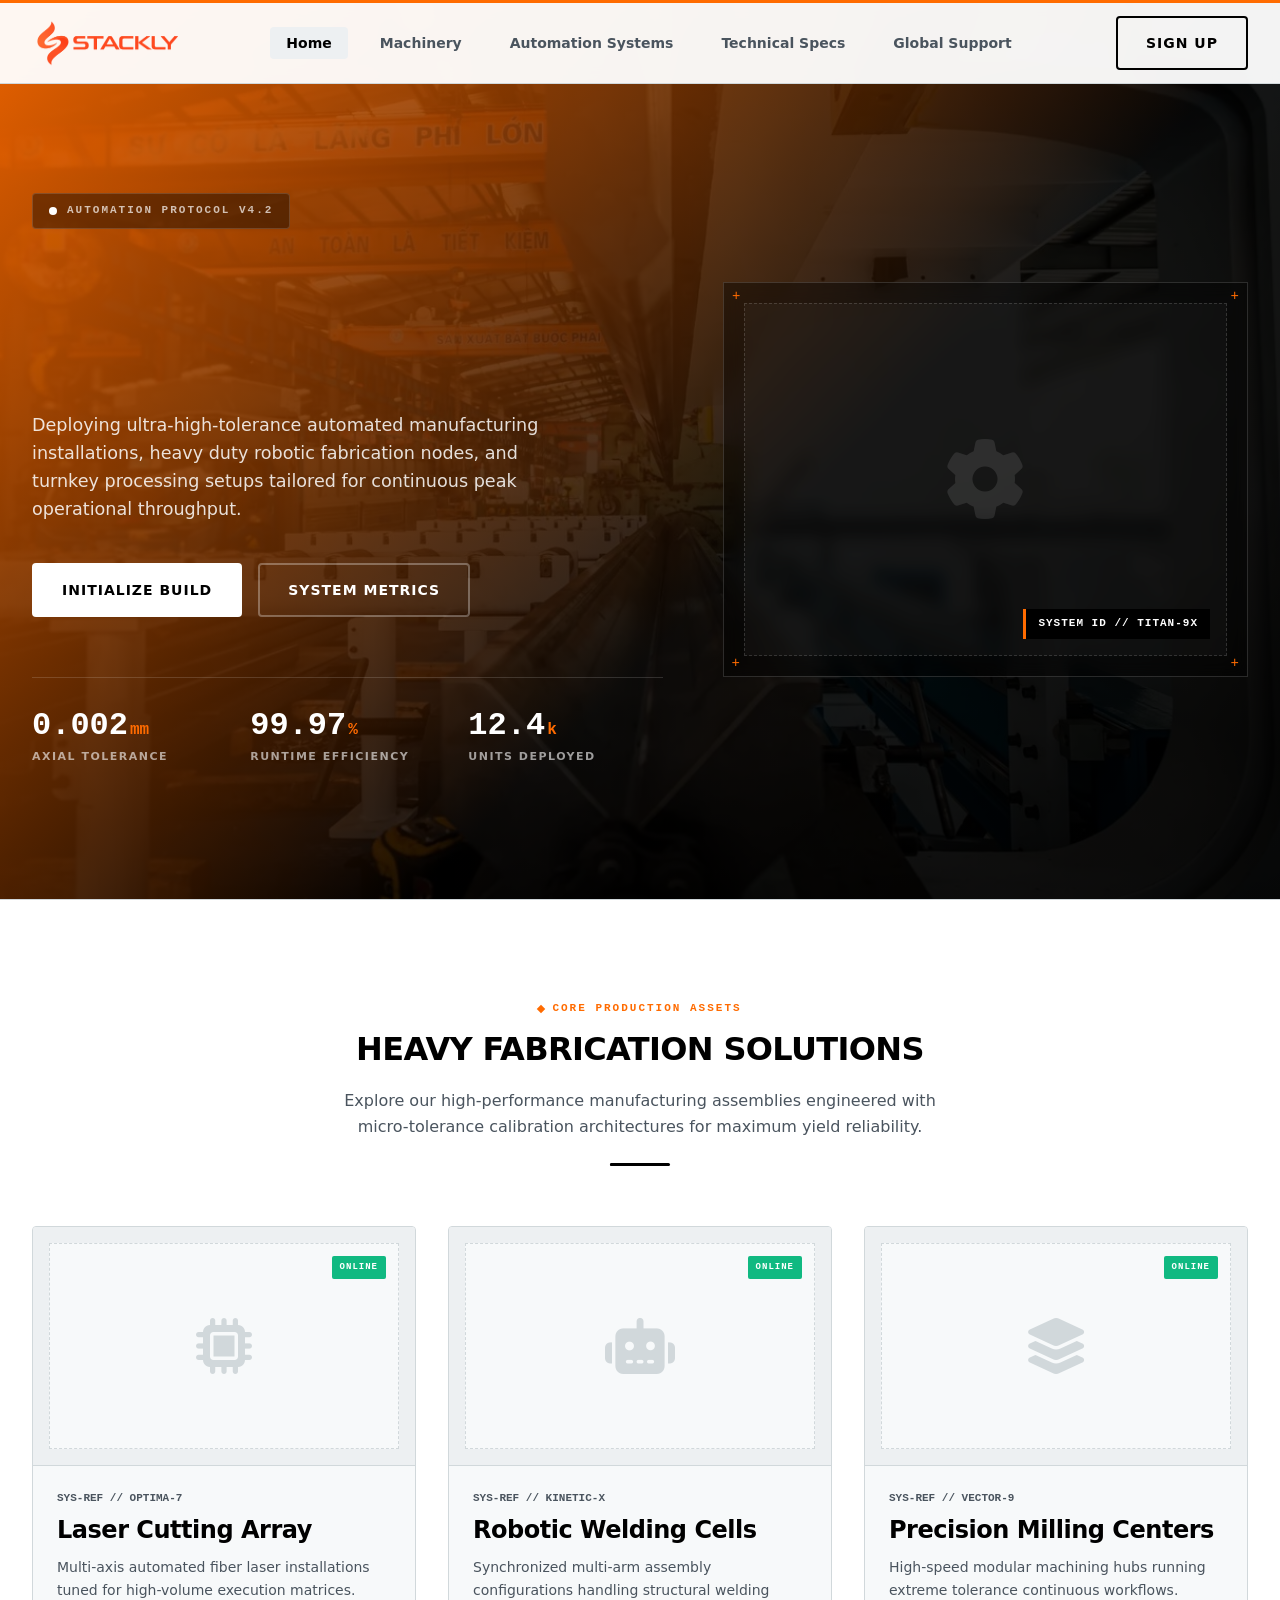
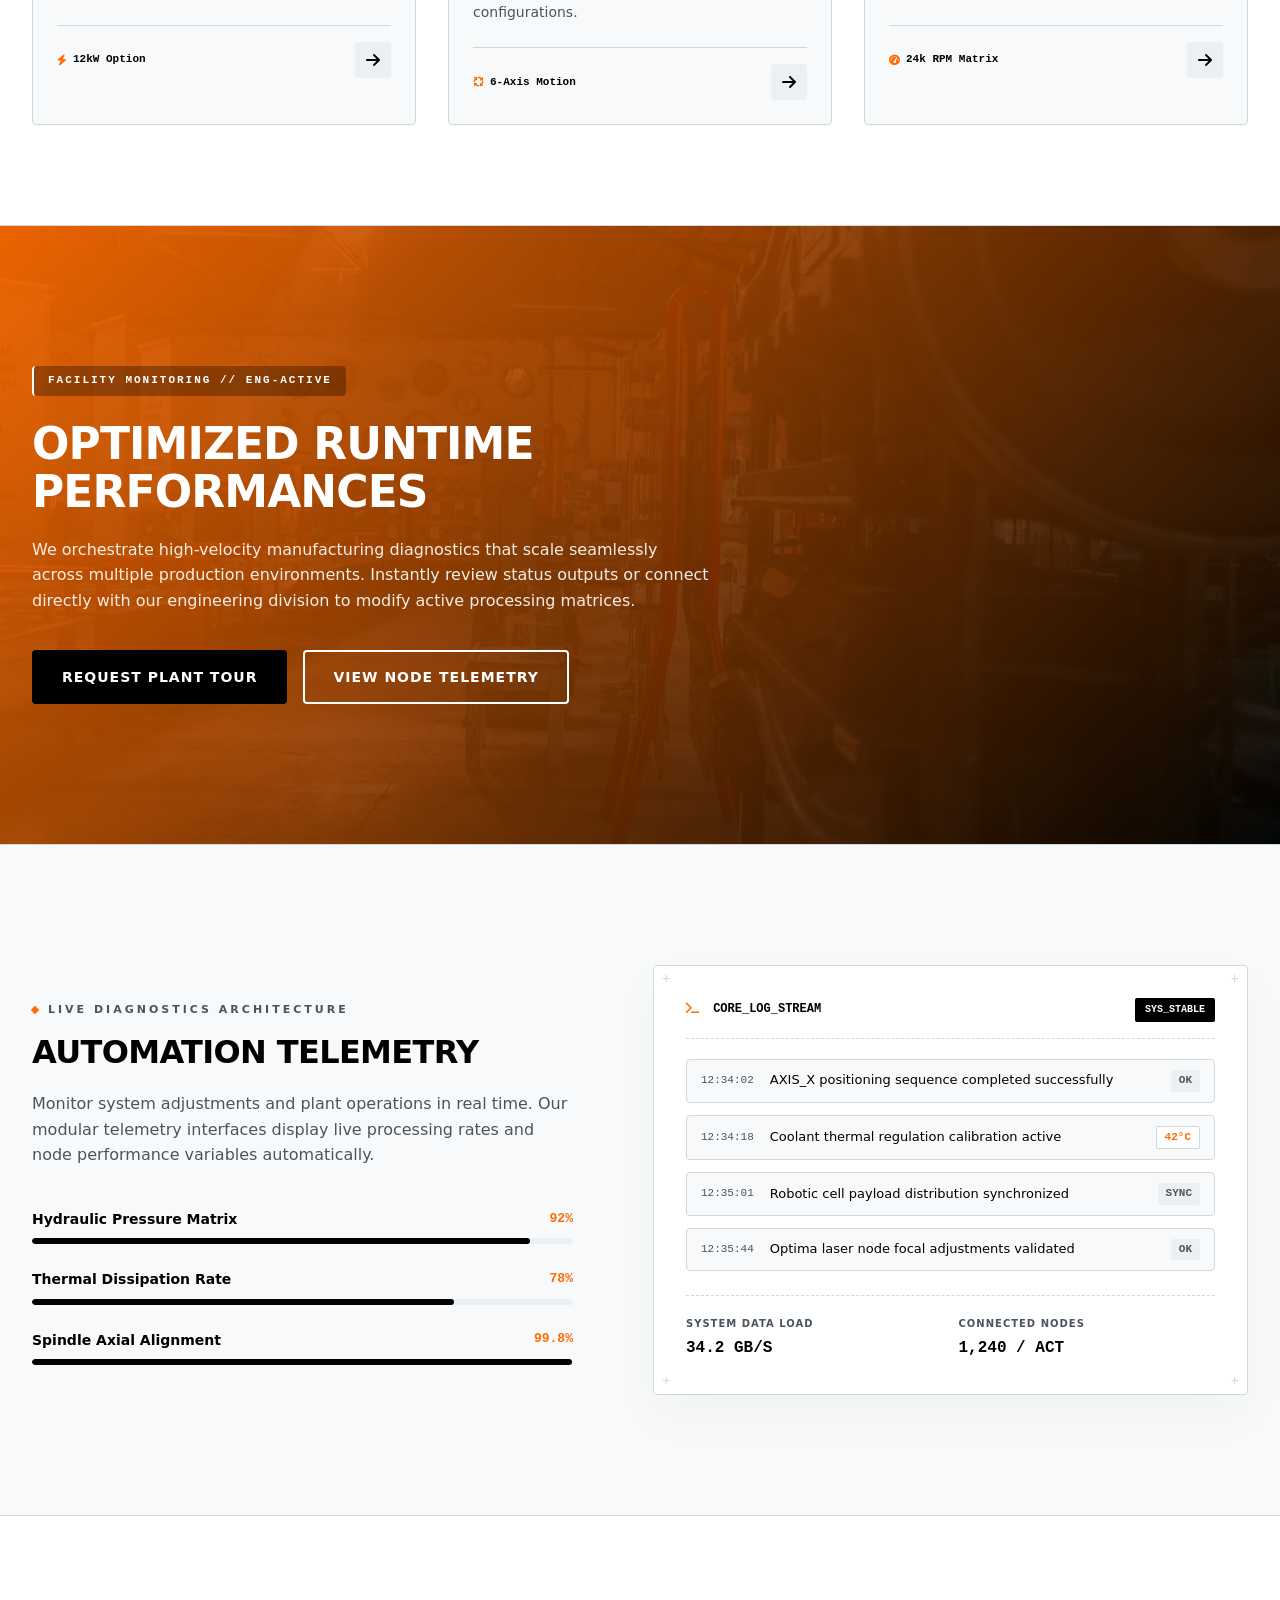
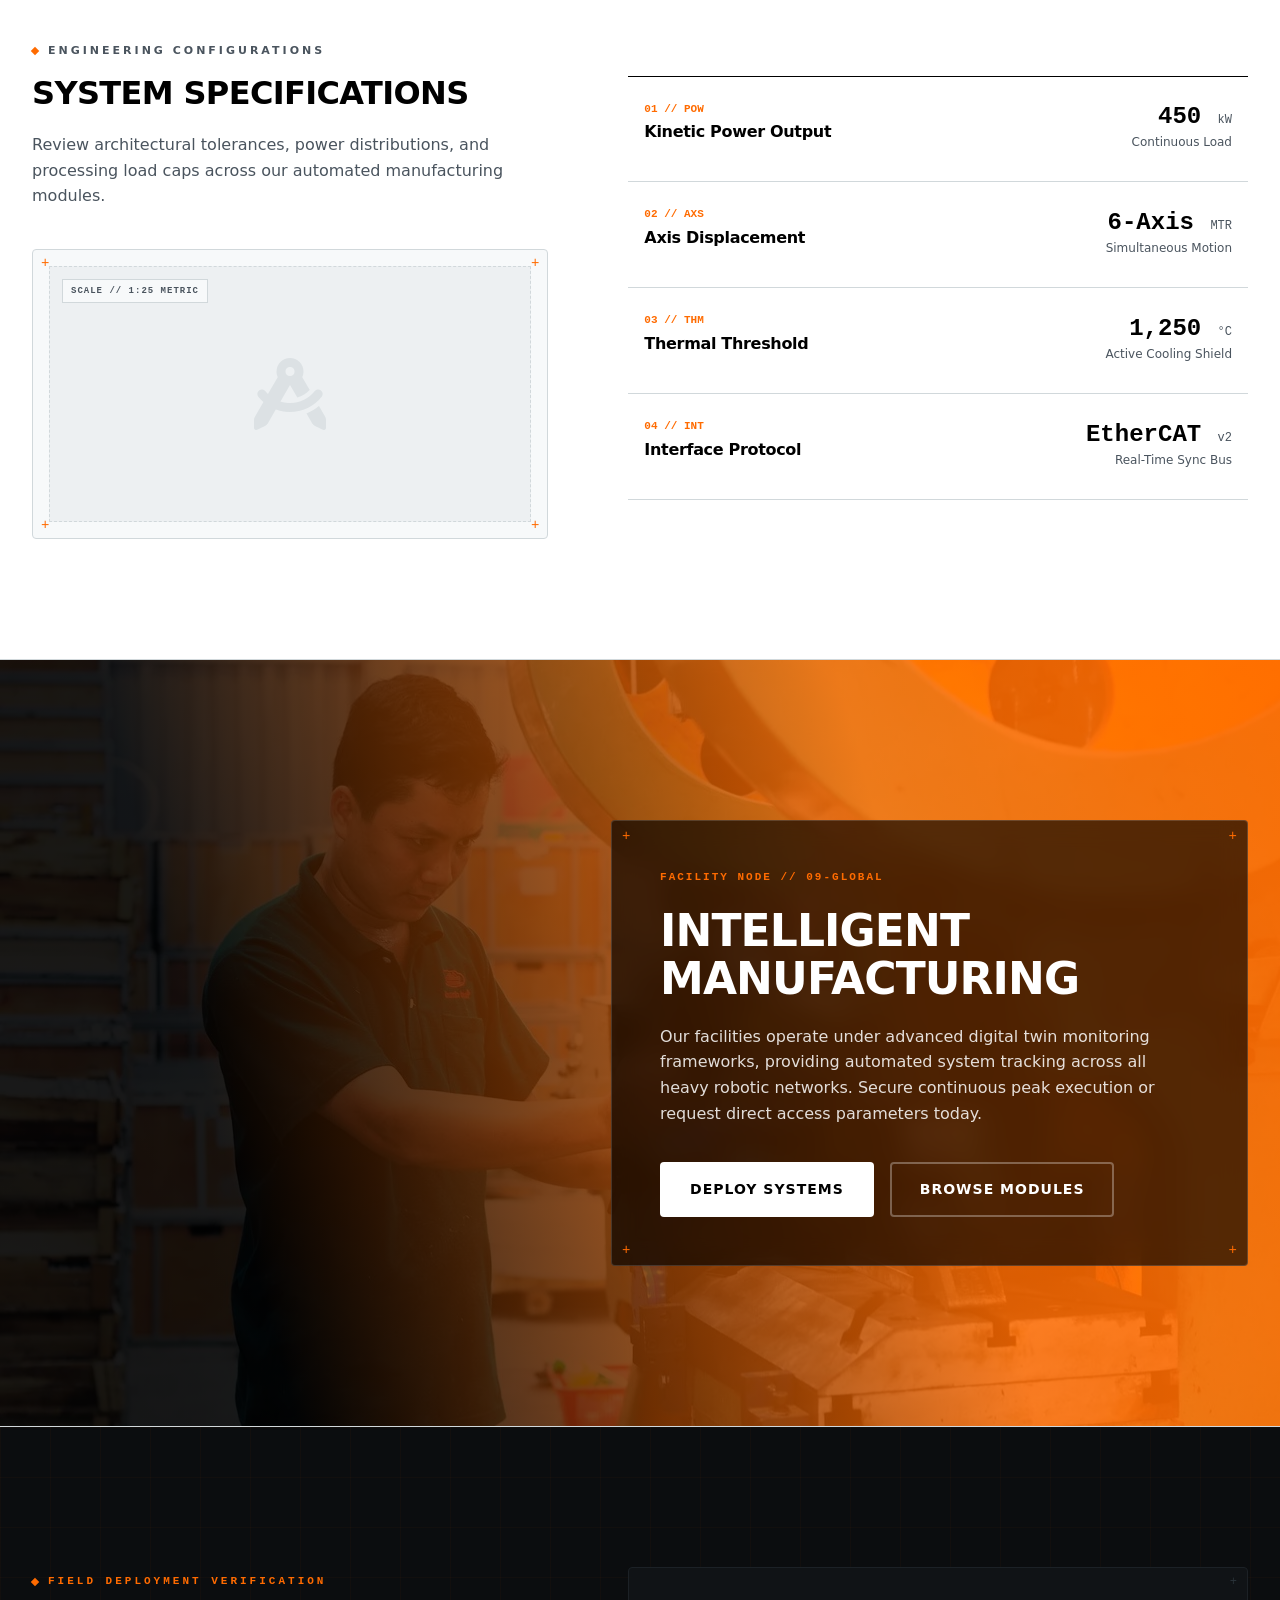
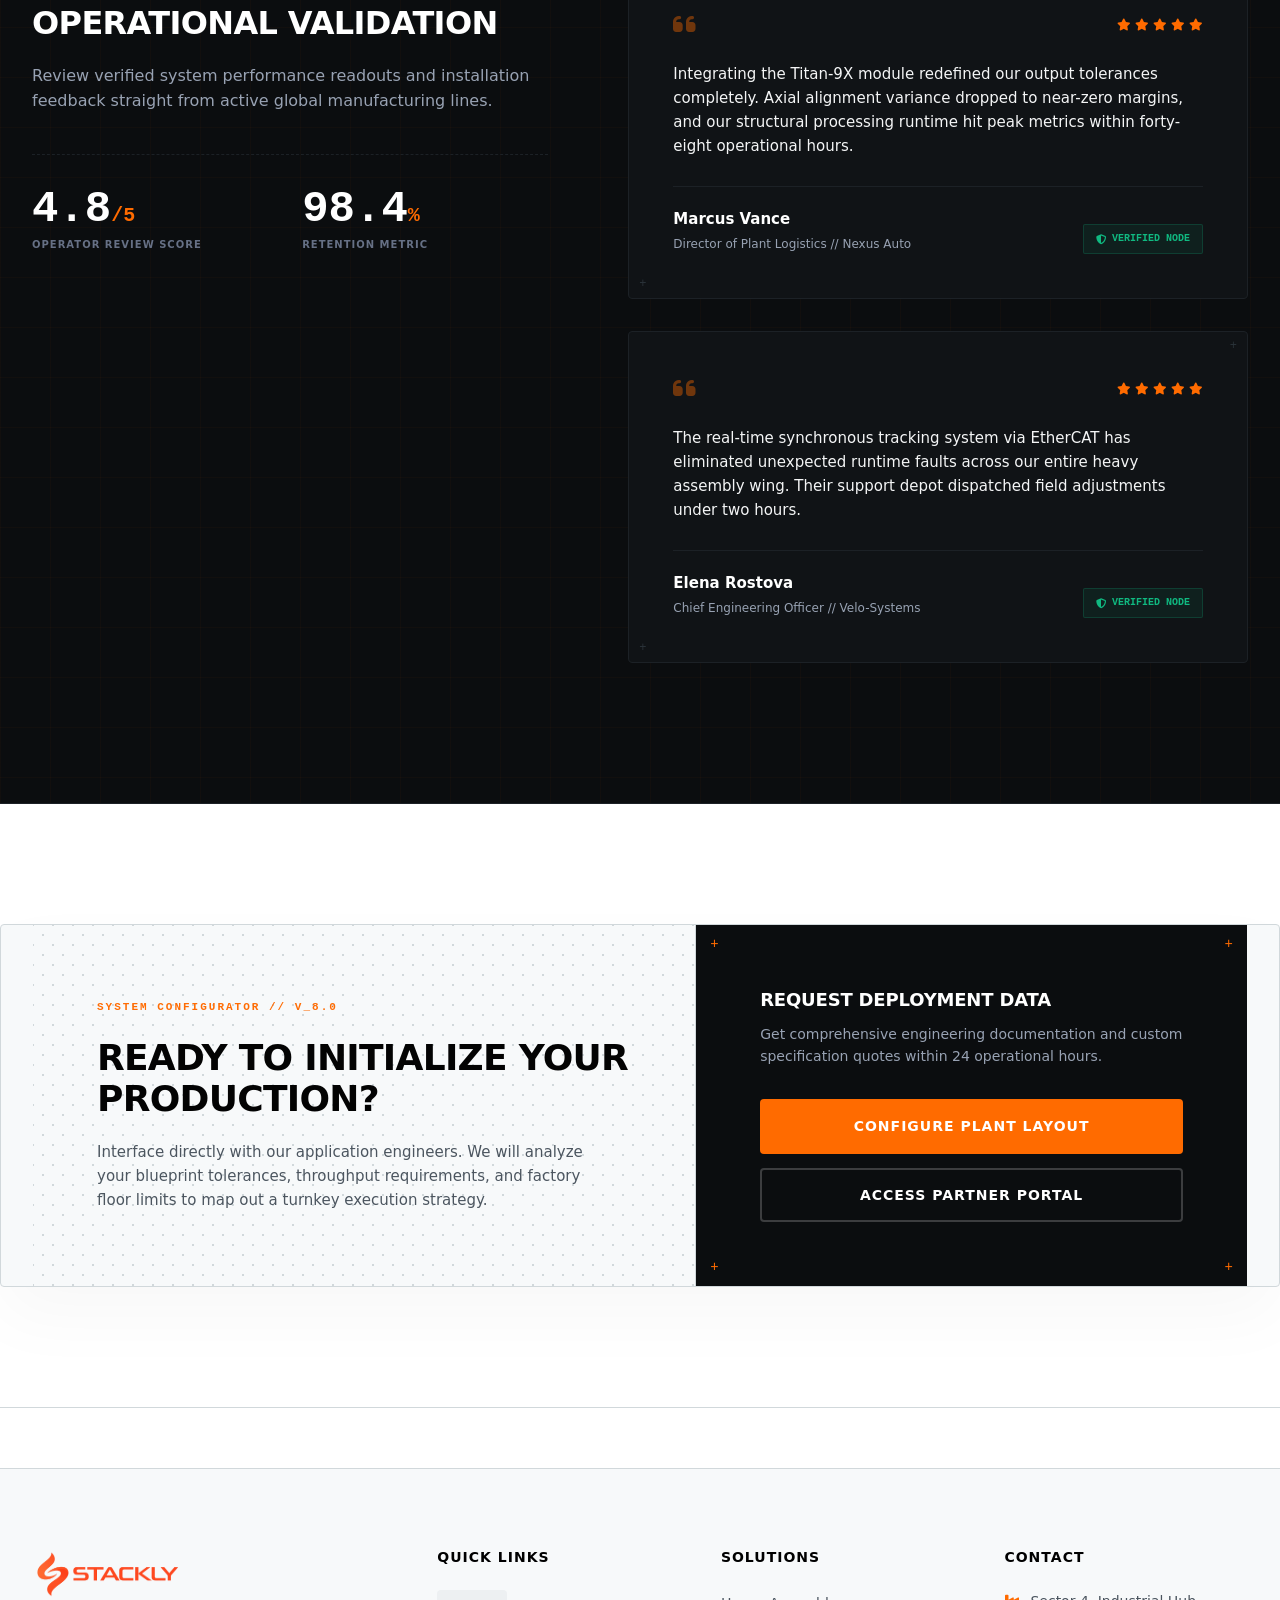
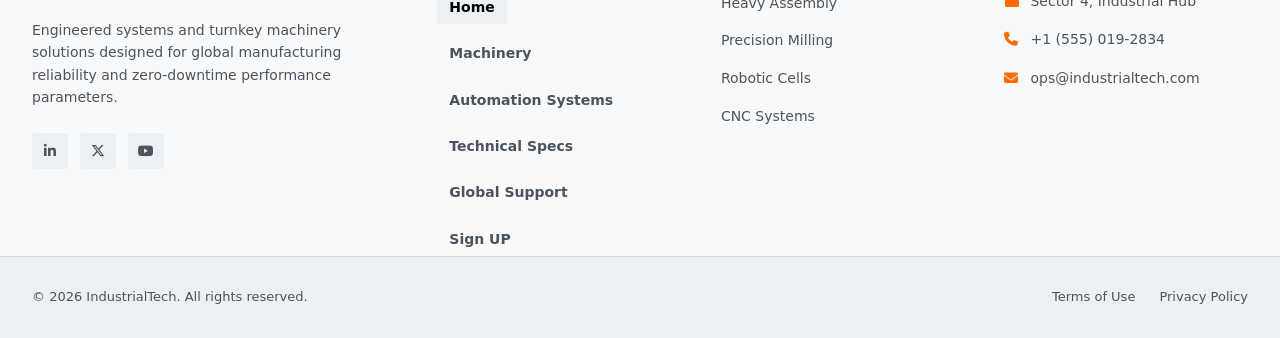
==== index.html @ 1a5fb306 "Add files via upload" ====
<!DOCTYPE html>
<html lang="en">

<head>
    <meta charset="UTF-8">
    <meta name="viewport" content="width=device-width, initial-scale=1.0">
    <title>Machinery Manufacture</title>
    <link rel="icon" href="./assets/bg remove.webp">
    <link rel="stylesheet" href="style.css">
    <link rel="stylesheet" href="./root.css">
    <link href="https://fonts.googleapis.com/icon?family=Material+Icons" rel="stylesheet">
    <link rel="stylesheet" href="https://cdnjs.cloudflare.com/ajax/libs/font-awesome/6.5.1/css/all.min.css">
    <link rel="stylesheet" href="https://unpkg.com/aos@next/dist/aos.css" />
</head>

<body>

    <header class="site-header">
        <div class="container header-container">
            <a href="index.html" class="header-logo">
                <img src="./assets/orange.webp" alt="logo" width="150px" height="50px">
            </a>

            <nav class="main-nav" id="primary-navigation">
                <ul class="nav-list">
                    <li><a href="index.html" class="nav-link">Home</a></li>
                    <li><a href="machinery.html" class="nav-link">Machinery</a></li>
                    <li><a href="auto.html" class="nav-link">Automation Systems</a></li>
                    <li><a href="tech.html" class="nav-link">Technical Specs</a></li>
                    <li><a href="contact.html" class="nav-link">Global Support</a></li>
                </ul>
                <div class="mobile-action-container">
                    <a href="auth.html" class="btn btn-secondary btn-sm">Sign Up</a>
                </div>
            </nav>

            <div class="header-actions">
                <a href="auth.html" class="btn btn-secondary btn-sm desktop-quote-btn">Sign Up</a>
                <button class="mobile-nav-toggle" aria-controls="primary-navigation" aria-expanded="false"
                    aria-label="Toggle menu">
                    <span class="hamburger-bar"></span>
                    <span class="hamburger-bar"></span>
                    <span class="hamburger-bar"></span>
                </button>
            </div>
        </div>
    </header>





    <section class="machinery-hero" id="home">
        <div class="chromatic-industrial-overlay"></div>
        <div class="container hero-container">

            <div class="hero-text-block" data-aos="fade-right">
                <div class="engineering-tag">
                    <span class="pulse-beacon"></span>
                    <span class="tag-label">AUTOMATION PROTOCOL V4.2</span>
                </div>

                <!-- Animated Typographic Sequence Frame -->
                <div class="animated-headline-carousel">
                    <h1 class="hero-headline dynamic-fade-item">
                        PRECISION SYSTEMS <br>
                        <span class="accent-stroke">BUILT FOR POWER</span>
                    </h1>
                    <h1 class="hero-headline dynamic-fade-item">
                        TURNKEY CELL NODES <br>
                        <span class="accent-stroke">BUILT FOR SCALE</span>
                    </h1>
                    <h1 class="hero-headline dynamic-fade-item">
                        AUTOMATED MATRICES <br>
                        <span class="accent-stroke">BUILT FOR RUNTIME</span>
                    </h1>
                </div>

                <p class="hero-paragraph">
                    Deploying ultra-high-tolerance automated manufacturing installations, heavy duty robotic fabrication
                    nodes, and turnkey processing setups tailored for continuous peak operational throughput.
                </p>

                <div class="hero-cta-zone">
                    <a href="machinery.html" class="btn btn-primary premium-dark-btn">Initialize Build</a>
                    <a href="tech.html" class="btn btn-secondary premium-wire-btn">System Metrics</a>
                </div>

                <div class="hero-telemetry-panel">
                    <div class="telemetry-node">
                        <span class="telemetry-value">0.002<span class="telemetry-unit">mm</span></span>
                        <span class="telemetry-label">AXIAL TOLERANCE</span>
                    </div>
                    <div class="telemetry-node">
                        <span class="telemetry-value">99.97<span class="telemetry-unit">%</span></span>
                        <span class="telemetry-label">RUNTIME EFFICIENCY</span>
                    </div>
                    <div class="telemetry-node">
                        <span class="telemetry-value">12.4<span class="telemetry-unit">k</span></span>
                        <span class="telemetry-label">UNITS DEPLOYED</span>
                    </div>
                </div>
            </div>

            <div class="hero-visual-block" data-aos="fade-left">
                <div class="engineering-frame">
                    <div class="tech-crosshair axis-tl">+</div>
                    <div class="tech-crosshair axis-tr">+</div>
                    <div class="tech-crosshair axis-bl">+</div>
                    <div class="tech-crosshair axis-br">+</div>
                    <div class="visual-canvas">
                        <div class="industrial-render-placeholder">
                            <i class="fas fa-gear rotating-gear-icon"></i>
                            <span class="blueprint-model-tag">SYSTEM ID // TITAN-9X</span>
                        </div>
                    </div>
                </div>
            </div>

        </div>
    </section>







    <section class="machinery-showcase" id="machinery">
        <div class="container">
            <div class="section-header-block" data-aos="fade-up">
                <div class="section-subtitle">
                    <span class="square-bullet"></span>
                    CORE PRODUCTION ASSETS
                </div>
                <h2 class="section-headline">HEAVY FABRICATION SOLUTIONS</h2>
                <p class="section-lead-text">
                    Explore our high-performance manufacturing assemblies engineered with micro-tolerance calibration
                    architectures for maximum yield reliability.
                </p>
                <div class="section-divider"></div>
            </div>

            <div class="asset-matrix">
                <div class="asset-card" data-aos="fade-up" data-aos-delay="100">
                    <div class="asset-frame">
                        <div class="tech-crosshair axis-tl"></div>
                        <div class="tech-crosshair axis-tr"></div>
                        <div class="visual-wrapper">
                            <i class="fas fa-microchip asset-icon-render"></i>
                            <span class="system-status-indicator">ONLINE</span>
                        </div>
                    </div>
                    <div class="asset-meta">
                        <span class="asset-serial">SYS-REF // OPTIMA-7</span>
                        <h3 class="asset-title">Laser Cutting Array</h3>
                        <p class="asset-desc">Multi-axis automated fiber laser installations tuned for high-volume
                            execution matrices.</p>
                        <div class="asset-footer">
                            <span class="spec-data"><i class="fas fa-bolt"></i> 12kW Option</span>
                            <a href="machinery.html" class="asset-action-arrow"><i class="fas fa-arrow-right"></i></a>
                        </div>
                    </div>
                </div>

                <div class="asset-card" data-aos="fade-up" data-aos-delay="200">
                    <div class="asset-frame">
                        <div class="tech-crosshair axis-tl"></div>
                        <div class="tech-crosshair axis-tr"></div>
                        <div class="visual-wrapper">
                            <i class="fas fa-robot asset-icon-render"></i>
                            <span class="system-status-indicator">ONLINE</span>
                        </div>
                    </div>
                    <div class="asset-meta">
                        <span class="asset-serial">SYS-REF // KINETIC-X</span>
                        <h3 class="asset-title">Robotic Welding Cells</h3>
                        <p class="asset-desc">Synchronized multi-arm assembly configurations handling structural welding
                            configurations.</p>
                        <div class="asset-footer">
                            <span class="spec-data"><i class="fas fa-arrows-spin"></i> 6-Axis Motion</span>
                            <a href="machinery.html" class="asset-action-arrow"><i class="fas fa-arrow-right"></i></a>
                        </div>
                    </div>
                </div>

                <div class="asset-card" data-aos="fade-up" data-aos-delay="300">
                    <div class="asset-frame">
                        <div class="tech-crosshair axis-tl"></div>
                        <div class="tech-crosshair axis-tr"></div>
                        <div class="visual-wrapper">
                            <i class="fas fa-layer-group asset-icon-render"></i>
                            <span class="system-status-indicator">ONLINE</span>
                        </div>
                    </div>
                    <div class="asset-meta">
                        <span class="asset-serial">SYS-REF // VECTOR-9</span>
                        <h3 class="asset-title">Precision Milling Centers</h3>
                        <p class="asset-desc">High-speed modular machining hubs running extreme tolerance continuous
                            workflows.</p>
                        <div class="asset-footer">
                            <span class="spec-data"><i class="fas fa-gauge-high"></i> 24k RPM Matrix</span>
                            <a href="machinery.html" class="asset-action-arrow"><i class="fas fa-arrow-right"></i></a>
                        </div>
                    </div>
                </div>
            </div>
        </div>
    </section>







    <section class="industrial-overlay-section" data-aos="fade-up">
        <div class="overlay-fluid-matrix"></div>
        <div class="container overlay-content-container">
            <div class="overlay-text-wrapper" data-aos="fade-right" data-aos-delay="200">
                <span class="telemetry-stamp">FACILITY MONITORING // ENG-ACTIVE</span>
                <h2 class="overlay-title">OPTIMIZED RUNTIME PERFORMANCES</h2>
                <p class="overlay-description">
                    We orchestrate high-velocity manufacturing diagnostics that scale seamlessly across multiple
                    production environments. Instantly review status outputs or connect directly with our engineering
                    division to modify active processing matrices.
                </p>
                <div class="btn-group">
                    <a href="contact.html" class="btn btn-primary dark-button-fix">Request Plant Tour</a>
                    <a href="tech.html" class="btn btn-secondary light-border-fix">View Node Telemetry</a>
                </div>
            </div>


        </div>
    </section>






    <section class="telemetry-dashboard-section" id="systems">
        <div class="container dashboard-grid">

            <div class="metrics-panel-left" data-aos="fade-right">
                <div class="section-subtitle">
                    <span class="square-bullet"></span>
                    LIVE DIAGNOSTICS ARCHITECTURE
                </div>
                <h2 class="section-headline">AUTOMATION TELEMETRY</h2>
                <p class="section-lead-paragraph">
                    Monitor system adjustments and plant operations in real time. Our modular telemetry interfaces
                    display live processing rates and node performance variables automatically.
                </p>

                <div class="metric-progress-matrix">
                    <div class="progress-node">
                        <div class="progress-info">
                            <span class="node-title">Hydraulic Pressure Matrix</span>
                            <span class="node-percentage">92%</span>
                        </div>
                        <div class="progress-track">
                            <div class="progress-fill" style="width: 92%;"></div>
                        </div>
                    </div>

                    <div class="progress-node">
                        <div class="progress-info">
                            <span class="node-title">Thermal Dissipation Rate</span>
                            <span class="node-percentage">78%</span>
                        </div>
                        <div class="progress-track">
                            <div class="progress-fill" style="width: 78%;"></div>
                        </div>
                    </div>

                    <div class="progress-node">
                        <div class="progress-info">
                            <span class="node-title">Spindle Axial Alignment</span>
                            <span class="node-percentage">99.8%</span>
                        </div>
                        <div class="progress-track">
                            <div class="progress-fill" style="width: 99.8%;"></div>
                        </div>
                    </div>
                </div>
            </div>

            <div class="metrics-panel-right" data-aos="fade-left">
                <div class="telemetry-console-box">
                    <div class="console-corner corner-tl">+</div>
                    <div class="console-corner corner-tr">+</div>
                    <div class="console-corner corner-bl">+</div>
                    <div class="console-corner corner-br">+</div>

                    <div class="console-grid-header">
                        <span class="console-title"><i class="fas fa-terminal"></i> CORE_LOG_STREAM</span>
                        <span class="console-status-pill">SYS_STABLE</span>
                    </div>

                    <div class="console-data-rows">
                        <div class="data-row-item">
                            <span class="row-timestamp">12:34:02</span>
                            <span class="row-message">AXIS_X positioning sequence completed successfully</span>
                            <span class="row-value-tag">OK</span>
                        </div>
                        <div class="data-row-item">
                            <span class="row-timestamp">12:34:18</span>
                            <span class="row-message">Coolant thermal regulation calibration active</span>
                            <span class="row-value-tag active-tag">42°C</span>
                        </div>
                        <div class="data-row-item">
                            <span class="row-timestamp">12:35:01</span>
                            <span class="row-message">Robotic cell payload distribution synchronized</span>
                            <span class="row-value-tag">SYNC</span>
                        </div>
                        <div class="data-row-item">
                            <span class="row-timestamp">12:35:44</span>
                            <span class="row-message">Optima laser node focal adjustments validated</span>
                            <span class="row-value-tag">OK</span>
                        </div>
                    </div>

                    <div class="console-footer-readout">
                        <div class="readout-block">
                            <span class="readout-label">SYSTEM DATA LOAD</span>
                            <span class="readout-val">34.2 GB/S</span>
                        </div>
                        <div class="readout-block">
                            <span class="readout-label">CONNECTED NODES</span>
                            <span class="readout-val">1,240 / ACT</span>
                        </div>
                    </div>
                </div>
            </div>

        </div>
    </section>






    <section class="blueprint-matrix-section" id="specs">
        <div class="container matrix-grid">

            <div class="matrix-panel-left" data-aos="fade-right">
                <div class="section-subtitle">
                    <span class="square-bullet"></span>
                    ENGINEERING CONFIGURATIONS
                </div>
                <h2 class="section-headline">SYSTEM SPECIFICATIONS</h2>
                <p class="section-lead-paragraph">
                    Review architectural tolerances, power distributions, and processing load caps across our automated
                    manufacturing modules.
                </p>
                <div class="blueprint-graphic-frame">
                    <div class="tech-crosshair axis-tl">+</div>
                    <div class="tech-crosshair axis-tr">+</div>
                    <div class="tech-crosshair axis-bl">+</div>
                    <div class="tech-crosshair axis-br">+</div>
                    <div class="graphic-canvas">
                        <i class="fas fa-compass-drafting blueprint-icon"></i>
                        <span class="blueprint-scale-tag">SCALE // 1:25 METRIC</span>
                    </div>
                </div>
            </div>

            <div class="matrix-panel-right" data-aos="fade-left">
                <div class="spec-table-container">
                    <div class="spec-row">
                        <div class="spec-meta-block">
                            <span class="spec-index">01 // POW</span>
                            <h3 class="spec-name">Kinetic Power Output</h3>
                        </div>
                        <div class="spec-value-block">
                            <span class="spec-main-value">450 <span class="spec-unit">kW</span></span>
                            <span class="spec-secondary-value">Continuous Load</span>
                        </div>
                    </div>

                    <div class="spec-row">
                        <div class="spec-meta-block">
                            <span class="spec-index">02 // AXS</span>
                            <h3 class="spec-name">Axis Displacement</h3>
                        </div>
                        <div class="spec-value-block">
                            <span class="spec-main-value">6-Axis <span class="spec-unit">MTR</span></span>
                            <span class="spec-secondary-value">Simultaneous Motion</span>
                        </div>
                    </div>

                    <div class="spec-row">
                        <div class="spec-meta-block">
                            <span class="spec-index">03 // THM</span>
                            <h3 class="spec-name">Thermal Threshold</h3>
                        </div>
                        <div class="spec-value-block">
                            <span class="spec-main-value">1,250 <span class="spec-unit">°C</span></span>
                            <span class="spec-secondary-value">Active Cooling Shield</span>
                        </div>
                    </div>

                    <div class="spec-row">
                        <div class="spec-meta-block">
                            <span class="spec-index">04 // INT</span>
                            <h3 class="spec-name">Interface Protocol</h3>
                        </div>
                        <div class="spec-value-block">
                            <span class="spec-main-value">EtherCAT <span class="spec-unit">v2</span></span>
                            <span class="spec-secondary-value">Real-Time Sync Bus</span>
                        </div>
                    </div>
                </div>
            </div>

        </div>
    </section>







    <section class="facility-insight-section" data-aos="fade-up">
        <div class="chromatic-orange-overlay"></div>
        <div class="container insight-container">
            <div></div> <!-- Empty structural spacer for grid alignment -->
            <div class="insight-bounding-box" data-aos="fade-left" data-aos-delay="200">
                <div class="box-marker tick-tl">+</div>
                <div class="box-marker tick-tr">+</div>
                <div class="box-marker tick-bl">+</div>
                <div class="box-marker tick-br">+</div>
                <span class="insight-serial-tag">FACILITY NODE // 09-GLOBAL</span>
                <h2 class="insight-title">INTELLIGENT MANUFACTURING</h2>
                <p class="insight-description">
                    Our facilities operate under advanced digital twin monitoring frameworks, providing automated system
                    tracking across all heavy robotic networks. Secure continuous peak execution or request direct
                    access parameters today.
                </p>
                <div class="insight-cta-group">
                    <a href="contact.html" class="btn btn-primary premium-dark-btn">Deploy Systems</a>
                    <a href="machinery.html" class="btn btn-secondary premium-wire-btn">Browse Modules</a>
                </div>
            </div>
        </div>
    </section>














    <section class="validation-matrix-section" id="testimonials">
        <div class="matrix-blueprint-grid"></div>
        <div class="container matrix-container">

            <div class="validation-telemetry-panel" data-aos="fade-right">
                <div class="section-subtitle">
                    <span class="square-bullet"></span>
                    FIELD DEPLOYMENT VERIFICATION
                </div>
                <h2 class="section-headline">OPERATIONAL VALIDATION</h2>
                <p class="section-lead-paragraph">
                    Review verified system performance readouts and installation feedback straight from active global
                    manufacturing lines.
                </p>
                <div class="validation-stats-box">
                    <div class="v-stat-node">
                        <span class="v-stat-num">4.8<span class="v-stat-mark">/5</span></span>
                        <span class="v-stat-label">OPERATOR REVIEW SCORE</span>
                    </div>
                    <div class="v-stat-node">
                        <span class="v-stat-num">98.4<span class="v-stat-mark">%</span></span>
                        <span class="v-stat-label">RETENTION METRIC</span>
                    </div>
                </div>
            </div>

            <div class="validation-cards-panel" data-aos="fade-left">
                <div class="testimonial-skew-card">
                    <div class="card-corner-tick tr-tick">+</div>
                    <div class="card-corner-tick bl-tick">+</div>

                    <div class="testimonial-quote-header">
                        <i class="fas fa-quote-left quote-engineering-icon"></i>
                        <div class="operator-rating">
                            <i class="fas fa-star"></i>
                            <i class="fas fa-star"></i>
                            <i class="fas fa-star"></i>
                            <i class="fas fa-star"></i>
                            <i class="fas fa-star"></i>
                        </div>
                    </div>

                    <p class="testimonial-statement">
                        Integrating the Titan-9X module redefined our output tolerances completely. Axial alignment
                        variance dropped to near-zero margins, and our structural processing runtime hit peak metrics
                        within forty-eight operational hours.
                    </p>

                    <div class="testimonial-profile-footer">
                        <div class="profile-meta-data">
                            <span class="profile-name">Marcus Vance</span>
                            <span class="profile-role">Director of Plant Logistics // Nexus Auto</span>
                        </div>
                        <span class="node-verified-tag"><i class="fas fa-shield-halved"></i> VERIFIED NODE</span>
                    </div>
                </div>

                <div class="testimonial-skew-card">
                    <div class="card-corner-tick tr-tick">+</div>
                    <div class="card-corner-tick bl-tick">+</div>

                    <div class="testimonial-quote-header">
                        <i class="fas fa-quote-left quote-engineering-icon"></i>
                        <div class="operator-rating">
                            <i class="fas fa-star"></i>
                            <i class="fas fa-star"></i>
                            <i class="fas fa-star"></i>
                            <i class="fas fa-star"></i>
                            <i class="fas fa-star"></i>
                        </div>
                    </div>

                    <p class="testimonial-statement">
                        The real-time synchronous tracking system via EtherCAT has eliminated unexpected runtime faults
                        across our entire heavy assembly wing. Their support depot dispatched field adjustments under
                        two hours.
                    </p>

                    <div class="testimonial-profile-footer">
                        <div class="profile-meta-data">
                            <span class="profile-name">Elena Rostova</span>
                            <span class="profile-role">Chief Engineering Officer // Velo-Systems</span>
                        </div>
                        <span class="node-verified-tag"><i class="fas fa-shield-halved"></i> VERIFIED NODE</span>
                    </div>
                </div>
            </div>

        </div>
    </section>






    <section class="final-pipeline-cta" id="quote">
        <div class="container cta-fluid-frame" data-aos="zoom-in">
            <div class="cta-left-panel">
                <span class="panel-telemetry">SYSTEM CONFIGURATOR // V_8.0</span>
                <h2 class="panel-headline">READY TO INITIALIZE YOUR PRODUCTION?</h2>
                <p class="panel-desc">
                    Interface directly with our application engineers. We will analyze your blueprint tolerances,
                    throughput requirements, and factory floor limits to map out a turnkey execution strategy.
                </p>
            </div>
            <div class="cta-right-panel">
                <div class="tech-crosshair structural-tl">+</div>
                <div class="tech-crosshair structural-tr">+</div>
                <div class="tech-crosshair structural-bl">+</div>
                <div class="tech-crosshair structural-br">+</div>
                <h3 class="configurator-title">REQUEST DEPLOYMENT DATA</h3>
                <p class="configurator-desc">Get comprehensive engineering documentation and custom specification quotes
                    within 24 operational hours.</p>
                <div class="configurator-actions">
                    <a href="contact.html" class="btn btn-primary premium-action-btn">Configure Plant Layout</a>
                    <a href="auth.html" class="btn btn-secondary premium-outline-btn">Access Partner Portal</a>
                </div>
            </div>
        </div>
    </section>






    <footer class="site-footer">
        <div class="container footer-grid">
            <div class="footer-brand">
                <a href="index.html" class="footer-logo">
                    <img src="./assets/orange.webp" alt="logo" width="150px" height="50px">
                </a>
                <p class="footer-desc">
                    Engineered systems and turnkey machinery solutions designed for global manufacturing reliability and
                    zero-downtime performance parameters.
                </p>
                <div class="footer-socials">
                    <a href="error.html" aria-label="LinkedIn"><i class="fab fa-linkedin-in"></i></a>
                    <a href="error.html" aria-label="Twitter"><i class="fab fa-x-twitter"></i></a>
                    <a href="error.html" aria-label="YouTube"><i class="fab fa-youtube"></i></a>
                </div>
            </div>

            <div class="footer-nav-col">
                <h3 class="footer-heading">Quick Links</h3>
                <ul class="footer-links">
                    <li><a href="index.html" class="nav-link footer-nav-link">Home</a></li>
                    <li><a href="machinery.html" class="nav-link footer-nav-link">Machinery</a></li>
                    <li><a href="auto.html" class="nav-link footer-nav-link">Automation Systems</a></li>
                    <li><a href="tech.html" class="nav-link footer-nav-link">Technical Specs</a></li>
                    <li><a href="contact.html" class="nav-link footer-nav-link">Global Support</a></li>
                    <li><a href="auth.html" class="nav-link footer-nav-link">Sign UP</a></li>
                </ul>
            </div>

            <div class="footer-col">
                <h3 class="footer-heading">Solutions</h3>
                <ul class="footer-links">
                    <li><a href="error.html">Heavy Assembly</a></li>
                    <li><a href="error.html">Precision Milling</a></li>
                    <li><a href="error.html">Robotic Cells</a></li>
                    <li><a href="error.html">CNC Systems</a></li>
                </ul>
            </div>

            <div class="footer-col">
                <h3 class="footer-heading">Contact</h3>
                <ul class="footer-info">
                    <li><i class="fas fa-industry"></i> Sector 4, Industrial Hub</li>
                    <li><i class="fas fa-phone"></i> +1 (555) 019-2834</li>
                    <li><i class="fas fa-envelope"></i> ops@industrialtech.com</li>
                </ul>
            </div>
        </div>

        <div class="footer-bottom">
            <div class="container footer-bottom-container">
                <p>&copy; 2026 IndustrialTech. All rights reserved.</p>
                <div class="footer-legal">
                    <a href="error.html">Terms of Use</a>
                    <a href="error.html">Privacy Policy</a>
                </div>
            </div>
        </div>
    </footer>

    <script src="script.js"></script>
    <script src="https://unpkg.com/aos@next/dist/aos.js"></script>
    <script>
        document.addEventListener('DOMContentLoaded', () => {
            AOS.init({
                duration: 800,
                easing: 'cubic-bezier(0.25, 1, 0.5, 1)',
                once: true,
                offset: 120
            });
        });
    </script>
</body>

</html>
---- style.css ----
.section-header-block {
    display: flex;
    flex-direction: column;
    align-items: center;
    text-align: center;
    margin-bottom: 60px;
    position: relative;
    width: 100%;
    max-width: 800px;
    margin-left: auto;
    margin-right: auto;
}

.section-subtitle {
    display: inline-flex;
    align-items: center;
    justify-content: center;
    gap: 10px;
    font-family: var(--font-sans);
    font-size: 11px;
    font-weight: 700;
    letter-spacing: 3px;
    color: var(--text-secondary);
    text-transform: uppercase;
    margin-bottom: 14px;
}

.square-bullet {
    width: 6px;
    height: 6px;
    background-color: var(--accent-color);
    display: inline-block;
    transform: rotate(45deg);
    transition: var(--transition-smooth);
}

.section-header-block:hover .square-bullet {
    transform: rotate(135deg) scale(1.2);
    background-color: var(--text-primary);
}

.section-headline {
    font-size: var(--fs-h2);
    font-weight: 900;
    line-height: var(--lh-heading);
    letter-spacing: -0.02em;
    color: var(--text-primary);
    text-transform: uppercase;
    margin-bottom: 16px;
}

.section-lead-text {
    font-size: var(--fs-p);
    color: var(--text-secondary);
    line-height: var(--lh-body);
    max-width: 620px;
    margin-bottom: 24px;
}

.section-divider {
    width: 80px;
    height: 4px;
    background-color: var(--accent-color);
    position: relative;
    border-radius: 2px;
    overflow: hidden;
    transition: width 0.4s cubic-bezier(0.25, 1, 0.5, 1);
}

.section-header-block:hover .section-divider {
    width: 140px;
}

.section-divider::after {
    content: '';
    position: absolute;
    top: 0;
    left: 0;
    width: 30%;
    height: 100%;
    background-color: var(--text-primary);
    animation: pipelineFlow 2.5s infinite linear;
}

@keyframes pipelineFlow {
    0% { transform: translateX(-100%); }
    100% { transform: translateX(400%); }
}

@media (max-width: 768px) {
    .section-header-block {
        margin-bottom: 40px;
        padding: 0 16px;
    }
    
    .section-headline {
        font-size: 1.75rem;
    }
    
    .section-subtitle {
        letter-spacing: 2px;
    }
}





.site-header {
    position: fixed;
    top: 0;
    left: 0;
    width: 100%;
    z-index: 1000;
    background-color: rgba(255, 255, 255, 0.95);
    backdrop-filter: blur(8px);
    -webkit-backdrop-filter: blur(8px);
    border-bottom: 1px solid var(--border-color);
    border-top: 3px solid var(--accent-color);
}

.header-container {
    height: 80px;
    display: flex;
    align-items: center;
    justify-content: space-between;
}

.header-logo {
    display: flex;
    align-items: center;
    white-space: nowrap;
}

.main-nav {
    height: 100%;
}

.nav-list {
    display: flex;
    align-items: center;
    height: 100%;
    gap: 16px;
}

.nav-link {
    font-size: 14px;
    font-weight: 600;
    color: var(--text-secondary);
    padding: 8px 16px;
    border-radius: 4px;
    transition: var(--transition-smooth);
}

.nav-link:hover {
    color: var(--text-primary);
    background-color: var(--bg-tertiary);
}

.nav-link.active {
    color: var(--text-primary);
    background-color: var(--bg-tertiary);
}

.btn-sm {
    padding: 10px 20px;
    font-size: 12px;
    white-space: nowrap;
}

.header-actions {
    display: flex;
    align-items: center;
    gap: 16px;
}

.mobile-action-container {
    display: none;
}

.mobile-nav-toggle {
    display: none;
    background: transparent;
    border: none;
    cursor: pointer;
    flex-direction: column;
    justify-content: space-between;
    width: 24px;
    height: 18px;
    padding: 0;
    z-index: 1100;
}

.hamburger-bar {
    width: 100%;
    height: 2px;
    background-color: var(--text-primary);
    transition: var(--transition-smooth);
    transform-origin: left;
}

@media (max-width: 768px) {
    .mobile-nav-toggle {
        display: flex;
    }

    .desktop-quote-btn {
        display: none !important;
    }

    .main-nav {
        position: fixed;
        top: 80px;
        left: 0;
        width: 100%;
        height: calc(100vh - 80px);
        background-color: var(--bg-primary);
        border-top: 1px solid var(--border-color);
        padding: 40px 2rem;
        transform: translateY(-100%);
        opacity: 0;
        pointer-events: none;
        transition: var(--transition-smooth);
        display: flex;
        flex-direction: column;
        justify-content: space-between;
    }

    .main-nav.is-open {
        transform: translateY(0);
        opacity: 1;
        pointer-events: auto;
    }

    .nav-list {
        flex-direction: column;
        align-items: flex-start;
        height: auto;
        gap: 16px;
        width: 100%;
    }

    .nav-link {
        font-size: 1.25rem;
        width: 100%;
        padding: 12px 16px;
        display: block;
    }

    .nav-link.active {
        color: #ffffff;
        background-color: var(--accent-color);
    }

    .mobile-action-container {
        display: block;
        width: 100%;
        padding-bottom: 40px;
    }

    .mobile-action-container .btn {
        display: flex;
        width: 100%;
        padding: 16px;
        font-size: 14px;
    }

    .mobile-nav-toggle.is-active .hamburger-bar:nth-child(1) {
        transform: rotate(45deg) translate(2px, -1px);
    }

    .mobile-nav-toggle.is-active .hamburger-bar:nth-child(2) {
        opacity: 0;
        transform: scaleX(0);
    }

    .mobile-nav-toggle.is-active .hamburger-bar:nth-child(3) {
        transform: rotate(-45deg) translate(1px, 1px);
    }
}






.machinery-hero {
    position: relative;
    min-height: 100vh;
    display: flex;
    align-items: center;
    background-image: url('./assets/img\ 3.webp');
    background-size: cover;
    background-position: center;
    background-attachment: fixed;
    padding: 140px 0 80px 0;
    overflow: hidden;
    border-bottom: 1px solid var(--border-color);
}

.chromatic-industrial-overlay {
    position: absolute;
    inset: 0;
    background: linear-gradient(135deg, rgba(255, 107, 0, 0.93) 0%, rgba(0, 0, 0, 0.88) 60%, rgba(0, 0, 0, 0.95) 100%);
    z-index: 1;
}

.hero-container {
    display: grid;
    grid-template-columns: 1.2fr 1fr;
    gap: 60px;
    align-items: center;
    position: relative;
    z-index: 5;
    width: 100%;
}

.engineering-tag {
    display: inline-flex;
    align-items: center;
    gap: 10px;
    background-color: rgba(0, 0, 0, 0.4);
    border: 1px solid rgba(255, 255, 255, 0.15);
    padding: 8px 16px;
    border-radius: 4px;
    margin-bottom: 28px;
}

.pulse-beacon {
    width: 8px;
    height: 8px;
    background-color: #ffffff;
    border-radius: 50%;
    box-shadow: 0 0 0 0 rgba(255, 255, 255, 0.4);
    animation: beaconPulse 2s infinite;
}

@keyframes beaconPulse {
    0% { transform: scale(0.95); box-shadow: 0 0 0 0 rgba(255, 255, 255, 0.5); }
    70% { transform: scale(1); box-shadow: 0 0 0 8px rgba(255, 255, 255, 0); }
    100% { transform: scale(0.95); box-shadow: 0 0 0 0 rgba(255, 255, 255, 0); }
}

.tag-label {
    font-family: var(--font-mono);
    font-size: 11px;
    letter-spacing: 2px;
    color: rgba(255, 255, 255, 0.7);
    font-weight: 700;
}

/* 🔄 Infinite Auto-Changing Left Text Engine */
.animated-headline-carousel {
    position: relative;
    height: 130px;
    margin-bottom: 24px;
    overflow: hidden;
}

.dynamic-fade-item {
    position: absolute;
    top: 0;
    left: 0;
    width: 100%;
    opacity: 0;
    margin-bottom: 0;
    animation: headlineCycle 12s infinite linear;
}

.dynamic-fade-item:nth-child(1) { animation-delay: 0s; }
.dynamic-fade-item:nth-child(2) { animation-delay: 4s; }
.dynamic-fade-item:nth-child(3) { animation-delay: 8s; }

@keyframes headlineCycle {
    0%, 30% { opacity: 1; transform: translateY(0); }
    33.33%, 96.66% { opacity: 0; transform: translateY(-15px); }
    100% { opacity: 1; transform: translateY(0); }
}

.hero-headline {
    font-size: 3.5rem;
    font-weight: 900;
    line-height: 1.1;
    letter-spacing: -0.03em;
    color: #ffffff;
}

.accent-stroke {
    color: transparent;
    -webkit-text-stroke: 1.5px #ffffff;
    background: linear-gradient(180deg, #ffffff 0%, rgba(255, 255, 255, 0.4) 100%);
    -webkit-background-clip: text;
    background-clip: text;
    -webkit-text-fill-color: transparent;
}

.hero-paragraph {
    font-size: 1.1rem;
    line-height: var(--lh-body);
    color: rgba(255, 255, 255, 0.85);
    max-width: 540px;
    margin-bottom: 40px;
}

.hero-cta-zone {
    display: flex;
    gap: 16px;
    margin-bottom: 60px;
}

.premium-dark-btn {
    background-color: #ffffff !important;
    color: #000000 !important;
}

.premium-dark-btn:hover {
    background-color: var(--accent-color) !important;
    color: #ffffff !important;
    box-shadow: 0 6px 20px var(--accent-glow) !important;
}

.premium-wire-btn {
    border-color: rgba(255, 255, 255, 0.3) !important;
    color: #ffffff !important;
}

.premium-wire-btn:hover {
    border-color: #ffffff !important;
    background-color: #ffffff !important;
    color: #000000 !important;
}

.hero-telemetry-panel {
    display: grid;
    grid-template-columns: repeat(3, 1fr);
    gap: 24px;
    border-top: 1px solid rgba(255, 255, 255, 0.15);
    padding-top: 32px;
}

.telemetry-node {
    display: flex;
    flex-direction: column;
    gap: 6px;
}

.telemetry-value {
    font-family: var(--font-mono);
    font-size: 2rem;
    font-weight: 700;
    color: #ffffff;
    line-height: 1;
}

.telemetry-unit {
    font-size: 1rem;
    color: var(--accent-color);
    margin-left: 2px;
}

.telemetry-label {
    font-size: 11px;
    font-weight: 700;
    letter-spacing: 1.5px;
    color: rgba(255, 255, 255, 0.6);
}

.hero-visual-block {
    position: relative;
    width: 100%;
}

.engineering-frame {
    position: relative;
    background-color: rgba(0, 0, 0, 0.4);
    backdrop-filter: blur(8px);
    -webkit-backdrop-filter: blur(8px);
    border: 1px solid rgba(255, 255, 255, 0.15);
    padding: 20px;
    width: 100%;
    aspect-ratio: 4 / 3;
}

.engineering-frame .tech-crosshair {
    position: absolute;
    font-family: var(--font-mono);
    font-size: 14px;
    color: var(--accent-color);
    line-height: 1;
}

.axis-tl { top: 6px; left: 8px; }
.axis-tr { top: 6px; right: 8px; }
.axis-bl { bottom: 6px; left: 8px; }
.axis-br { bottom: 6px; right: 8px; }

.visual-canvas {
    width: 100%;
    height: 100%;
    background-color: rgba(255, 255, 255, 0.03);
    border: 1px dashed rgba(255, 255, 255, 0.15);
    overflow: hidden;
    position: relative;
}

.industrial-render-placeholder {
    width: 100%;
    height: 100%;
    display: flex;
    align-items: center;
    justify-content: center;
    position: relative;
}

.rotating-gear-icon {
    font-size: 5rem;
    color: rgba(255, 255, 255, 0.1);
    animation: gearRotate 20s infinite linear;
}

@keyframes gearRotate {
    0% { transform: rotate(0deg); }
    100% { transform: rotate(360deg); }
}

.blueprint-model-tag {
    position: absolute;
    bottom: 16px;
    right: 16px;
    font-family: var(--font-mono);
    font-size: 11px;
    font-weight: 700;
    color: #ffffff;
    background-color: #000000;
    border-left: 3px solid var(--accent-color);
    padding: 6px 12px;
    letter-spacing: 1px;
}

@media (max-width: 768px) {
    .machinery-hero {
        padding: 140px 0 60px 0;
        min-height: auto;
        background-attachment: scroll;
    }

    .chromatic-industrial-overlay {
        background: linear-gradient(180deg, rgba(255, 107, 0, 0.95) 0%, rgba(0, 0, 0, 0.93) 100%);
    }

    .hero-container {
        grid-template-columns: 1fr;
        gap: 48px;
    }

    .hero-text-block {
        text-align: center;
        display: flex;
        flex-direction: column;
        align-items: center;
    }
    
    .animated-headline-carousel {
        height: 100px;
        width: 100%;
    }

    .hero-headline {
        font-size: 2.5rem;
    }

    .hero-paragraph {
        margin-left: auto;
        margin-right: auto;
    }

    .hero-cta-zone {
        width: 100%;
        flex-direction: column;
        gap: 12px;
        margin-bottom: 48px;
    }

    .hero-cta-zone .btn {
        width: 100%;
    }

    .hero-telemetry-panel {
        grid-template-columns: 1fr;
        gap: 24px;
        width: 100%;
    }

    .engineering-frame {
        aspect-ratio: 16 / 10;
    }
}






.machinery-showcase {
    background-color: var(--bg-primary);
    padding: 100px 0;
    position: relative;
    border-bottom: 1px solid var(--border-color);
}

.section-header-block {
    margin-bottom: 60px;
}

.section-subtitle {
    display: flex;
    align-items: center;
    gap: 8px;
    font-family: var(--font-mono);
    font-size: 11px;
    letter-spacing: 2px;
    color: var(--accent-color);
    font-weight: 700;
    margin-bottom: 12px;
}

.square-bullet {
    width: 6px;
    height: 6px;
    background-color: var(--accent-color);
}

.section-headline {
    font-size: var(--fs-h2);
    font-weight: 900;
    letter-spacing: -0.02em;
    color: var(--text-primary);
    margin-bottom: 20px;
}

.section-divider {
    width: 60px;
    height: 3px;
    background-color: var(--text-primary);
}

.asset-matrix {
    display: grid;
    grid-template-columns: repeat(3, 1fr);
    gap: 32px;
}

.asset-card {
    background-color: var(--bg-secondary);
    border: 1px solid var(--border-color);
    border-radius: 4px;
    overflow: hidden;
    transition: var(--transition-smooth);
}

.asset-card:hover {
    transform: translateY(-8px);
    box-shadow: 0 16px 40px rgba(0, 0, 0, 0.04);
    border-color: var(--text-primary);
}

.asset-frame {
    position: relative;
    background-color: var(--bg-tertiary);
    aspect-ratio: 16 / 10;
    padding: 16px;
    border-bottom: 1px solid var(--border-color);
}

.asset-frame .visual-wrapper {
    width: 100%;
    height: 100%;
    background-color: var(--bg-secondary);
    border: 1px dashed var(--border-color);
    display: flex;
    align-items: center;
    justify-content: center;
    position: relative;
}

.asset-icon-render {
    font-size: 3.5rem;
    color: var(--border-color);
    transition: var(--transition-smooth);
}

.asset-card:hover .asset-icon-render {
    color: var(--accent-color);
    transform: scale(1.05);
}

.system-status-indicator {
    position: absolute;
    top: 12px;
    right: 12px;
    font-family: var(--font-mono);
    font-size: 9px;
    font-weight: 700;
    letter-spacing: 1px;
    color: #ffffff;
    background-color: #10b981;
    padding: 4px 8px;
    border-radius: 2px;
}

.asset-meta {
    padding: 24px;
}

.asset-serial {
    font-family: var(--font-mono);
    font-size: 11px;
    font-weight: 700;
    color: var(--text-secondary);
    display: block;
    margin-bottom: 8px;
}

.asset-title {
    font-size: var(--fs-h3);
    font-weight: 800;
    color: var(--text-primary);
    margin-bottom: 12px;
}

.asset-desc {
    font-size: 14px;
    color: var(--text-secondary);
    line-height: 1.6;
    margin-bottom: 24px;
}

.asset-footer {
    display: flex;
    justify-content: space-between;
    align-items: center;
    border-top: 1px solid var(--border-color);
    padding-top: 16px;
}

.spec-data {
    font-family: var(--font-mono);
    font-size: 11px;
    font-weight: 700;
    color: var(--text-primary);
    display: flex;
    align-items: center;
    gap: 6px;
}

.spec-data i {
    color: var(--accent-color);
}

.asset-action-arrow {
    width: 36px;
    height: 36px;
    background-color: var(--bg-tertiary);
    color: var(--text-primary);
    display: flex;
    align-items: center;
    justify-content: center;
    border-radius: 4px;
    transition: var(--transition-smooth);
}

.asset-card:hover .asset-action-arrow {
    background-color: var(--accent-color);
    color: #ffffff;
}

@media (max-width: 768px) {
    .machinery-showcase {
        padding: 60px 0;
    }

    .section-header-block {
        text-align: center;
        display: flex;
        flex-direction: column;
        align-items: center;
        margin-bottom: 40px;
    }

    .asset-matrix {
        grid-template-columns: 1fr;
        gap: 24px;
    }
}






.industrial-overlay-section {
    position: relative;
    padding: 140px 0;
    background-image: url('./assets/img\ 1.webp');
    background-size: cover;
    background-position: center;
    background-attachment: fixed;
    border-bottom: 1px solid var(--border-color);
    overflow: hidden;
}

.overlay-fluid-matrix {
    position: absolute;
    inset: 0;
    background: linear-gradient(135deg, rgba(255, 107, 0, 0.92) 0%, rgba(0, 0, 0, 0.85) 100%);
    z-index: 1;
}

.overlay-content-container {
    position: relative;
    z-index: 5;
    width: 100%;
}

.overlay-text-wrapper {
    max-width: 680px;
    display: flex;
    flex-direction: column;
    align-items: flex-start;
}

.telemetry-stamp {
    font-family: var(--font-mono);
    font-size: 11px;
    font-weight: 700;
    letter-spacing: 2px;
    color: #ffffff;
    background-color: rgba(0, 0, 0, 0.3);
    padding: 6px 14px;
    border-radius: 4px;
    margin-bottom: 24px;
    border-left: 2px solid #ffffff;
}

.overlay-title {
    font-size: var(--fs-h1);
    font-weight: 900;
    color: #ffffff;
    line-height: 1.1;
    letter-spacing: -0.02em;
    text-transform: uppercase;
    margin-bottom: 20px;
}

.overlay-description {
    font-size: var(--fs-p);
    color: rgba(255, 255, 255, 0.9);
    line-height: var(--lh-body);
    margin-bottom: 36px;
}

.dark-button-fix {
    background-color: #000000 !important;
    color: #ffffff !important;
}

.dark-button-fix:hover {
    background-color: #1a1a1a !important;
    box-shadow: 0 6px 20px rgba(0,0,0,0.2) !important;
}

.light-border-fix {
    border-color: #ffffff !important;
    color: #ffffff !important;
}

.light-border-fix:hover {
    background-color: #ffffff !important;
    color: #000000 !important;
}

@media (max-width: 768px) {
    .industrial-overlay-section {
        padding: 80px 0;
        background-attachment: scroll;
    }

    .overlay-fluid-matrix {
        background: linear-gradient(180deg, rgba(255, 107, 0, 0.95) 0%, rgba(0, 0, 0, 0.9) 100%);
    }

    .overlay-text-wrapper {
        align-items: center;
        text-align: center;
    }

    .overlay-title {
        font-size: var(--fs-h2);
    }

    .overlay-description {
        margin-bottom: 28px;
    }

    .btn-group {
        width: 100%;
        flex-direction: column;
        gap: 12px;
    }

    .btn-group .btn {
        width: 100%;
    }
}






.telemetry-dashboard-section {
    background-color: var(--bg-secondary);
    padding: 120px 0;
    border-bottom: 1px solid var(--border-color);
    position: relative;
}

.dashboard-grid {
    display: grid;
    grid-template-columns: 1fr 1.1fr;
    gap: 80px;
    align-items: center;
}

.metrics-panel-left .section-subtitle {
    display: inline-flex;
    align-items: center;
    gap: 10px;
    font-family: var(--font-sans);
    font-size: 11px;
    font-weight: 700;
    letter-spacing: 3px;
    color: var(--text-secondary);
    text-transform: uppercase;
    margin-bottom: 14px;
}

.metrics-panel-left .square-bullet {
    width: 6px;
    height: 6px;
    background-color: var(--accent-color);
    display: inline-block;
    transform: rotate(45deg);
}

.metrics-panel-left .section-headline {
    font-size: var(--fs-h2);
    font-weight: 900;
    letter-spacing: -0.02em;
    color: var(--text-primary);
    margin-bottom: 20px;
}

.section-lead-paragraph {
    font-size: var(--fs-p);
    color: var(--text-secondary);
    line-height: var(--lh-body);
    margin-bottom: 40px;
}

.metric-progress-matrix {
    display: flex;
    flex-direction: column;
    gap: 24px;
}

.progress-node {
    width: 100%;
}

.progress-info {
    display: flex;
    justify-content: space-between;
    align-items: center;
    margin-bottom: 8px;
}

.node-title {
    font-size: 14px;
    font-weight: 700;
    color: var(--text-primary);
}

.node-percentage {
    font-family: var(--font-mono);
    font-size: 13px;
    font-weight: 700;
    color: var(--accent-color);
}

.progress-track {
    width: 100%;
    height: 6px;
    background-color: var(--bg-tertiary);
    border-radius: 3px;
    overflow: hidden;
}

.progress-fill {
    height: 100%;
    background-color: var(--text-primary);
    border-radius: 3px;
    transition: width 1.5s cubic-bezier(0.25, 1, 0.5, 1);
}

.telemetry-dashboard-section:hover .progress-fill {
    background-color: var(--accent-color);
}

.telemetry-console-box {
    position: relative;
    background-color: var(--bg-primary);
    border: 1px solid var(--border-color);
    padding: 32px;
    border-radius: 4px;
    box-shadow: 0 20px 50px rgba(0, 0, 0, 0.03);
    transition: var(--transition-smooth);
}

.telemetry-console-box:hover {
    border-color: var(--text-primary);
    transform: translateY(-4px);
}

.console-corner {
    position: absolute;
    font-family: var(--font-mono);
    font-size: 14px;
    color: var(--border-color);
    line-height: 1;
}

.corner-tl { top: 6px; left: 8px; }
.corner-tr { top: 6px; right: 8px; }
.console-corner.corner-bl { bottom: 6px; left: 8px; }
.console-corner.corner-br { bottom: 6px; right: 8px; }

.console-grid-header {
    display: flex;
    justify-content: space-between;
    align-items: center;
    border-bottom: 1px dashed var(--border-color);
    padding-bottom: 16px;
    margin-bottom: 20px;
}

.console-title {
    font-family: var(--font-mono);
    font-size: 12px;
    font-weight: 700;
    color: var(--text-primary);
}

.console-title i {
    color: var(--accent-color);
    margin-right: 6px;
}

.console-status-pill {
    font-family: var(--font-mono);
    font-size: 10px;
    font-weight: 700;
    color: #ffffff;
    background-color: var(--text-primary);
    padding: 4px 10px;
    border-radius: 2px;
}

.console-data-rows {
    display: flex;
    flex-direction: column;
    gap: 12px;
    margin-bottom: 24px;
}

.data-row-item {
    display: grid;
    grid-template-columns: auto 1fr auto;
    gap: 16px;
    align-items: center;
    padding: 10px 14px;
    background-color: var(--bg-secondary);
    border: 1px solid var(--border-color);
    border-radius: 4px;
    transition: var(--transition-smooth);
}

.data-row-item:hover {
    background-color: var(--bg-tertiary);
    border-color: var(--border-color);
}

.row-timestamp {
    font-family: var(--font-mono);
    font-size: 11px;
    color: var(--text-secondary);
}

.row-message {
    font-size: 13px;
    color: var(--text-primary);
    white-space: nowrap;
    overflow: hidden;
    text-overflow: ellipsis;
}

.row-value-tag {
    font-family: var(--font-mono);
    font-size: 11px;
    font-weight: 700;
    color: var(--text-secondary);
    background-color: var(--bg-tertiary);
    padding: 2px 8px;
    border-radius: 2px;
}

.row-value-tag.active-tag {
    color: var(--accent-color);
    background-color: var(--bg-primary);
    border: 1px solid var(--border-color);
}

.console-footer-readout {
    display: grid;
    grid-template-columns: 1fr 1fr;
    gap: 16px;
    border-top: 1px dashed var(--border-color);
    padding-top: 20px;
}

.readout-block {
    display: flex;
    flex-direction: column;
    gap: 4px;
}

.readout-label {
    font-size: 10px;
    font-weight: 700;
    letter-spacing: 1px;
    color: var(--text-secondary);
}

.readout-val {
    font-family: var(--font-mono);
    font-size: 16px;
    font-weight: 700;
    color: var(--text-primary);
}

@media (max-width: 768px) {
    .telemetry-dashboard-section {
        padding: 60px 0;
    }

    .dashboard-grid {
        grid-template-columns: 1fr;
        gap: 48px;
    }

    .metrics-panel-left {
        text-align: center;
        display: flex;
        flex-direction: column;
        align-items: center;
    }

    .metric-progress-matrix {
        width: 100%;
        text-align: left;
    }

    .telemetry-console-box {
        padding: 20px 16px;
    }

    .data-row-item {
        grid-template-columns: 1fr;
        gap: 6px;
        text-align: left;
    }
    
    .row-value-tag {
        width: fit-content;
    }
}







.blueprint-matrix-section {
    background-color: var(--bg-primary);
    padding: 120px 0;
    border-bottom: 1px solid var(--border-color);
    position: relative;
}

.matrix-grid {
    display: grid;
    grid-template-columns: 1fr 1.2fr;
    gap: 80px;
    align-items: center;
}

.matrix-panel-left .section-subtitle {
    display: inline-flex;
    align-items: center;
    gap: 10px;
    font-family: var(--font-sans);
    font-size: 11px;
    font-weight: 700;
    letter-spacing: 3px;
    color: var(--text-secondary);
    text-transform: uppercase;
    margin-bottom: 14px;
}

.matrix-panel-left .square-bullet {
    width: 6px;
    height: 6px;
    background-color: var(--accent-color);
    display: inline-block;
    transform: rotate(45deg);
}

.matrix-panel-left .section-headline {
    font-size: var(--fs-h2);
    font-weight: 900;
    letter-spacing: -0.02em;
    color: var(--text-primary);
    margin-bottom: 20px;
}

.blueprint-graphic-frame {
    position: relative;
    background-color: var(--bg-secondary);
    border: 1px solid var(--border-color);
    padding: 16px;
    border-radius: 4px;
    margin-top: 40px;
    aspect-ratio: 16 / 9;
}

.blueprint-graphic-frame .tech-crosshair {
    position: absolute;
    font-family: var(--font-mono);
    font-size: 14px;
    color: var(--accent-color);
    line-height: 1;
}

.blueprint-graphic-frame .axis-tl { top: 6px; left: 8px; }
.blueprint-graphic-frame .axis-tr { top: 6px; right: 8px; }
.blueprint-graphic-frame .axis-bl { bottom: 6px; left: 8px; }
.blueprint-graphic-frame .axis-br { bottom: 6px; right: 8px; }

.graphic-canvas {
    width: 100%;
    height: 100%;
    background-color: var(--bg-tertiary);
    border: 1px dashed var(--border-color);
    display: flex;
    align-items: center;
    justify-content: center;
    position: relative;
    overflow: hidden;
}

.blueprint-icon {
    font-size: 4.5rem;
    color: var(--border-color);
    opacity: 0.6;
    transition: var(--transition-smooth);
}

.blueprint-graphic-frame:hover .blueprint-icon {
    transform: rotate(-15deg) scale(1.05);
    color: var(--accent-color);
    opacity: 0.8;
}

.blueprint-scale-tag {
    position: absolute;
    top: 12px;
    left: 12px;
    font-family: var(--font-mono);
    font-size: 9px;
    font-weight: 700;
    letter-spacing: 1px;
    color: var(--text-secondary);
    border: 1px solid var(--border-color);
    padding: 4px 8px;
    background-color: var(--bg-secondary);
}

.spec-table-container {
    display: flex;
    flex-direction: column;
    border-top: 1px solid var(--text-primary);
}

.spec-row {
    display: flex;
    justify-content: space-between;
    align-items: center;
    padding: 24px 16px;
    border-bottom: 1px solid var(--border-color);
    transition: var(--transition-smooth);
}

.spec-row:hover {
    background-color: var(--bg-secondary);
    padding-left: 24px;
    padding-right: 8px;
    border-bottom-color: var(--text-primary);
}

.spec-meta-block {
    display: flex;
    flex-direction: column;
    gap: 4px;
}

.spec-index {
    font-family: var(--font-mono);
    font-size: 11px;
    font-weight: 700;
    color: var(--accent-color);
}

.spec-name {
    font-size: 16px;
    font-weight: 800;
    color: var(--text-primary);
}

.spec-value-block {
    display: flex;
    flex-direction: column;
    align-items: flex-end;
    gap: 4px;
    text-align: right;
}

.spec-main-value {
    font-family: var(--font-mono);
    font-size: 1.5rem;
    font-weight: 700;
    color: var(--text-primary);
    line-height: 1;
}

.spec-unit {
    font-size: 12px;
    font-weight: 500;
    color: var(--text-secondary);
    margin-left: 2px;
}

.spec-secondary-value {
    font-size: 12px;
    color: var(--text-secondary);
}

@media (max-width: 768px) {
    .blueprint-matrix-section {
        padding: 60px 0;
    }

    .matrix-grid {
        grid-template-columns: 1fr;
        gap: 48px;
    }

    .matrix-panel-left {
        text-align: center;
        display: flex;
        flex-direction: column;
        align-items: center;
    }

    .blueprint-graphic-frame {
        width: 100%;
        margin-top: 24px;
    }

    .spec-row {
        padding: 20px 8px;
    }
    
    .spec-row:hover {
        padding-left: 12px;
        padding-right: 4px;
    }

    .spec-main-value {
        font-size: 1.25rem;
    }
}







.facility-insight-section {
    position: relative;
    padding: 160px 0;
    background-image: url('./assets/img\ 2.webp');
    background-size: cover;
    background-position: center;
    background-attachment: fixed;
    border-bottom: 1px solid var(--border-color);
    overflow: hidden;
}

.chromatic-orange-overlay {
    position: absolute;
    inset: 0;
    background: linear-gradient(75deg, rgba(0, 0, 0, 0.9) 20%, rgba(255, 107, 0, 0.85) 70%, rgba(255, 107, 0, 0.95) 100%);
    z-index: 1;
}

.insight-container {
    display: grid;
    grid-template-columns: 1fr 1.1fr;
    position: relative;
    z-index: 5;
    width: 100%;
}

.insight-bounding-box {
    position: relative;
    background-color: rgba(0, 0, 0, 0.65);
    backdrop-filter: blur(12px);
    -webkit-backdrop-filter: blur(12px);
    border: 1px solid rgba(255, 255, 255, 0.15);
    padding: 48px;
    border-radius: 4px;
    display: flex;
    flex-direction: column;
    align-items: flex-start;
    transition: var(--transition-smooth);
}

.insight-bounding-box:hover {
    border-color: rgba(255, 255, 255, 0.4);
    box-shadow: 0 30px 60px rgba(0, 0, 0, 0.4);
}

.box-marker {
    position: absolute;
    font-family: var(--font-mono);
    font-size: 14px;
    color: var(--accent-color);
    line-height: 1;
}

.tick-tl { top: 8px; left: 10px; }
.tick-tr { top: 8px; right: 10px; }
.tick-bl { bottom: 8px; left: 10px; }
.tick-br { bottom: 8px; right: 10px; }

.insight-serial-tag {
    font-family: var(--font-mono);
    font-size: 11px;
    font-weight: 700;
    letter-spacing: 2px;
    color: var(--accent-color);
    margin-bottom: 20px;
}

.insight-title {
    font-size: var(--fs-h1);
    font-weight: 900;
    color: #ffffff;
    line-height: 1.1;
    letter-spacing: -0.02em;
    text-transform: uppercase;
    margin-bottom: 20px;
}

.insight-description {
    font-size: var(--fs-p);
    color: rgba(255, 255, 255, 0.85);
    line-height: var(--lh-body);
    margin-bottom: 36px;
}

.insight-cta-group {
    display: flex;
    gap: 16px;
    width: 100%;
}

.premium-dark-btn {
    background-color: #ffffff !important;
    color: #000000 !important;
}

.premium-dark-btn:hover {
    background-color: var(--accent-color) !important;
    color: #ffffff !important;
    box-shadow: 0 6px 20px var(--accent-glow) !important;
}

.premium-wire-btn {
    border-color: rgba(255, 255, 255, 0.3) !important;
    color: #ffffff !important;
}

.premium-wire-btn:hover {
    border-color: #ffffff !important;
    background-color: #ffffff !important;
    color: #000000 !important;
}

@media (max-width: 768px) {
    .facility-insight-section {
        padding: 80px 0;
        background-attachment: scroll;
    }

    .chromatic-orange-overlay {
        background: linear-gradient(180deg, rgba(0, 0, 0, 0.85) 0%, rgba(255, 107, 0, 0.95) 100%);
    }

    .insight-container {
        grid-template-columns: 1fr;
    }

    .insight-bounding-box {
        padding: 32px 24px;
        align-items: center;
        text-align: center;
    }

    .insight-title {
        font-size: var(--fs-h2);
    }

    .insight-cta-group {
        flex-direction: column;
        gap: 12px;
    }

    .insight-cta-group .btn {
        width: 100%;
    }
}













.validation-matrix-section {
    position: relative;
    background-color: #0b0d0f;
    padding: 140px 0;
    border-bottom: 1px solid #1c2126;
    overflow: hidden;
}

.matrix-blueprint-grid {
    position: absolute;
    inset: 0;
    background-image: 
        linear-gradient(to right, rgba(255, 107, 0, 0.05) 1px, transparent 1px),
        linear-gradient(to bottom, rgba(255, 107, 0, 0.05) 1px, transparent 1px);
    background-size: 50px 50px;
    opacity: 0.6;
    pointer-events: none;
}

.matrix-container {
    display: grid;
    grid-template-columns: 1fr 1.2fr;
    gap: 80px;
    align-items: flex-start;
    position: relative;
    z-index: 5;
}

.validation-telemetry-panel .section-subtitle {
    display: inline-flex;
    align-items: center;
    gap: 10px;
    font-family: var(--font-mono);
    font-size: 11px;
    font-weight: 700;
    letter-spacing: 3px;
    color: var(--accent-color);
    text-transform: uppercase;
    margin-bottom: 14px;
}

.validation-telemetry-panel .square-bullet {
    width: 6px;
    height: 6px;
    background-color: var(--accent-color);
    display: inline-block;
    transform: rotate(45deg);
}

.validation-telemetry-panel .section-headline {
    font-size: var(--fs-h2);
    font-weight: 900;
    letter-spacing: -0.02em;
    color: #ffffff;
    margin-bottom: 20px;
}

.validation-telemetry-panel .section-lead-paragraph {
    font-size: var(--fs-p);
    color: #98a2b3;
    line-height: var(--lh-body);
    margin-bottom: 40px;
}

.validation-stats-box {
    display: grid;
    grid-template-columns: 1fr 1fr;
    gap: 24px;
    margin-top: 40px;
    border-top: 1px dashed #1c2126;
    padding-top: 32px;
}

.v-stat-node {
    display: flex;
    flex-direction: column;
    gap: 6px;
}

.v-stat-num {
    font-family: var(--font-mono);
    font-size: 2.75rem;
    font-weight: 700;
    color: #ffffff;
    line-height: 1;
}

.v-stat-mark {
    font-size: 1.25rem;
    color: var(--accent-color);
}

.v-stat-label {
    font-size: 10px;
    font-weight: 700;
    letter-spacing: 1px;
    color: #667085;
}

.validation-cards-panel {
    display: flex;
    flex-direction: column;
    gap: 32px;
}

.testimonial-skew-card {
    position: relative;
    background-color: rgba(19, 23, 26, 0.7);
    backdrop-filter: blur(8px);
    -webkit-backdrop-filter: blur(8px);
    border: 1px solid #1c2126;
    padding: 44px;
    border-radius: 4px;
    transition: var(--transition-smooth);
}

.testimonial-skew-card:hover {
    border-color: var(--accent-color);
    transform: translateX(10px) translateY(-2px);
    background-color: rgba(28, 33, 38, 0.8);
    box-shadow: 0 20px 40px rgba(0, 0, 0, 0.3);
}

.card-corner-tick {
    position: absolute;
    font-family: var(--font-mono);
    font-size: 12px;
    color: #2b333a;
    line-height: 1;
}

.tr-tick { top: 8px; right: 10px; }
.bl-tick { bottom: 8px; left: 10px; }

.testimonial-skew-card:hover .card-corner-tick {
    color: var(--accent-color);
}

.testimonial-quote-header {
    display: flex;
    justify-content: space-between;
    align-items: center;
    margin-bottom: 24px;
}

.quote-engineering-icon {
    font-size: 26px;
    color: var(--accent-color);
    opacity: 0.4;
}

.operator-rating {
    display: flex;
    gap: 4px;
    color: var(--accent-color);
    font-size: 12px;
}

.testimonial-statement {
    font-size: 15px;
    color: #f4f5f6;
    line-height: var(--lh-body);
    margin-bottom: 28px;
}

.testimonial-profile-footer {
    display: flex;
    justify-content: space-between;
    align-items: flex-end;
    border-top: 1px solid #1c2126;
    padding-top: 20px;
}

.profile-meta-data {
    display: flex;
    flex-direction: column;
    gap: 4px;
}

.profile-name {
    font-size: 15px;
    font-weight: 800;
    color: #ffffff;
}

.profile-role {
    font-size: 12px;
    color: #98a2b3;
}

.node-verified-tag {
    font-family: var(--font-mono);
    font-size: 10px;
    font-weight: 700;
    color: #10b981;
    background-color: rgba(16, 185, 129, 0.08);
    padding: 6px 12px;
    border-radius: 2px;
    display: inline-flex;
    align-items: center;
    gap: 6px;
    border: 1px solid rgba(16, 185, 129, 0.2);
}

@media (max-width: 768px) {
    .validation-matrix-section {
        padding: 80px 0;
    }

    .matrix-container {
        grid-template-columns: 1fr;
        gap: 48px;
    }

    .validation-telemetry-panel {
        text-align: center;
        display: flex;
        flex-direction: column;
        align-items: center;
    }

    .validation-stats-box {
        width: 100%;
        text-align: left;
    }

    .testimonial-skew-card {
        padding: 32px 20px;
    }

    .testimonial-skew-card:hover {
        transform: translateY(-4px);
    }

    .testimonial-profile-footer {
        flex-direction: column;
        align-items: flex-start;
        gap: 20px;
    }
}







.final-pipeline-cta {
    background-color: var(--bg-primary);
    padding: 120px 0;
    position: relative;
    border-bottom: 1px solid var(--border-color);
}

.cta-fluid-frame {
    display: grid;
    grid-template-columns: 1.2fr 1fr;
    background-color: var(--bg-secondary);
    border: 1px solid var(--border-color);
    border-radius: 4px;
    overflow: hidden;
    box-shadow: 0 30px 70px rgba(0, 0, 0, 0.03);
}

.cta-left-panel {
    padding: 64px;
    background-image: 
        radial-gradient(var(--border-color) 1px, transparent 1px),
        radial-gradient(var(--border-color) 1px, transparent 1px);
    background-size: 20px 20px;
    background-position: 0 0, 10px 10px;
    opacity: 0.99;
    display: flex;
    flex-direction: column;
    justify-content: center;
}

.panel-telemetry {
    font-family: var(--font-mono);
    font-size: 11px;
    font-weight: 700;
    color: var(--accent-color);
    letter-spacing: 2px;
    margin-bottom: 20px;
    display: block;
}

.panel-headline {
    font-size: 2.25rem;
    font-weight: 900;
    line-height: 1.15;
    letter-spacing: -0.02em;
    color: var(--text-primary);
    margin-bottom: 20px;
}

.panel-desc {
    font-size: 15px;
    color: var(--text-secondary);
    line-height: var(--lh-body);
    max-width: 520px;
    margin-bottom: 0;
}

.cta-right-panel {
    position: relative;
    background-color: #0b0d0f;
    padding: 64px;
    display: flex;
    flex-direction: column;
    justify-content: center;
    border-left: 1px solid var(--border-color);
}

.cta-right-panel .tech-crosshair {
    position: absolute;
    font-family: var(--font-mono);
    font-size: 14px;
    color: var(--accent-color);
    line-height: 1;
}

.cta-right-panel .structural-tl { top: 12px; left: 14px; }
.cta-right-panel .structural-tr { top: 12px; right: 14px; }
.cta-right-panel .structural-bl { bottom: 12px; left: 14px; }
.cta-right-panel .structural-br { bottom: 12px; right: 14px; }

.configurator-title {
    font-size: 18px;
    font-weight: 800;
    color: #ffffff;
    letter-spacing: -0.01em;
    margin-bottom: 12px;
}

.configurator-desc {
    font-size: 14px;
    color: #98a2b3;
    line-height: 1.6;
    margin-bottom: 32px;
}

.configurator-actions {
    display: flex;
    flex-direction: column;
    gap: 14px;
    width: 100%;
}

.premium-action-btn {
    width: 100%;
    justify-content: center;
    background-color: var(--accent-color) !important;
    color: #ffffff !important;
}

.premium-action-btn:hover {
    background-color: #e05e00 !important;
    box-shadow: 0 6px 20px rgba(255, 107, 0, 0.3) !important;
}

.premium-outline-btn {
    width: 100%;
    justify-content: center;
    border-color: rgba(255, 255, 255, 0.2) !important;
    color: #ffffff !important;
}

.premium-outline-btn:hover {
    border-color: #ffffff !important;
    background-color: #ffffff !important;
    color: #0b0d0f !important;
}

@media (max-width: 768px) {
    .final-pipeline-cta {
        padding: 60px 0;
    }

    .cta-fluid-frame {
        grid-template-columns: 1fr;
    }

    .cta-left-panel {
        padding: 40px 24px;
        text-align: center;
        align-items: center;
    }

    .panel-headline {
        font-size: 1.75rem;
    }

    .cta-right-panel {
        padding: 40px 24px;
        border-left: none;
        border-top: 1px solid var(--border-color);
        text-align: center;
    }
    
    .configurator-actions {
        gap: 12px;
    }
}








.site-footer {
    background-color: var(--bg-secondary);
    border-top: 1px solid var(--border-color);
    padding: 80px 0 0 0;
    margin-top: 60px;
}

.footer-grid {
    display: grid;
    grid-template-columns: 1.5fr 1fr 1fr 1fr;
    gap: 40px;
    padding-bottom: 60px;
}

.footer-logo {
    display: flex;
    align-items: center;
    margin-bottom: 20px;
}

.footer-desc {
    color: var(--text-secondary);
    font-size: 14px;
    line-height: var(--lh-body);
    margin-bottom: 24px;
    max-width: 320px;
}

.footer-socials {
    display: flex;
    gap: 12px;
}

.footer-socials a {
    display: flex;
    align-items: center;
    justify-content: center;
    width: 36px;
    height: 36px;
    background-color: var(--bg-tertiary);
    color: var(--text-secondary);
    border-radius: 4px;
    font-size: 14px;
}

.footer-socials a:hover {
    background-color: var(--accent-color);
    color: #ffffff;
}

.footer-heading {
    font-size: 14px;
    font-weight: 700;
    text-transform: uppercase;
    letter-spacing: 1px;
    color: var(--text-primary);
    margin-bottom: 24px;
}

.footer-links {
    display: flex;
    flex-direction: column;
    gap: 12px;
}

.footer-links a {
    font-size: 14px;
    color: var(--text-secondary);
    display: inline-block;
}

.footer-links a:hover {
    color: var(--text-primary);
}

.footer-links .footer-nav-link {
    padding: 6px 12px;
    border-radius: 4px;
    width: fit-content;
    font-weight: 600;
}

.footer-links .footer-nav-link:hover {
    color: var(--text-primary);
    background-color: var(--bg-tertiary);
}

.footer-links .footer-nav-link.active {
    color: var(--text-primary);
    background-color: var(--bg-tertiary);
}

.footer-info {
    display: flex;
    flex-direction: column;
    gap: 16px;
}

.footer-info li {
    font-size: 14px;
    color: var(--text-secondary);
    display: flex;
    align-items: center;
    gap: 10px;
}

.footer-info i {
    color: var(--accent-color);
    width: 16px;
}

.footer-bottom {
    border-top: 1px solid var(--border-color);
    padding: 30px 0;
    background-color: var(--bg-tertiary);
}

.footer-bottom-container {
    display: flex;
    justify-content: space-between;
    align-items: center;
}

.footer-bottom p {
    font-size: 13px;
    color: var(--text-secondary);
    margin-bottom: 0;
}

.footer-legal {
    display: flex;
    gap: 24px;
}

.footer-legal a {
    font-size: 13px;
    color: var(--text-secondary);
}

.footer-legal a:hover {
    color: var(--text-primary);
}

@media (max-width: 768px) {
    .site-footer {
        padding: 60px 0 0 0;
    }

    .footer-grid {
        grid-template-columns: 1fr;
        gap: 40px;
        padding-bottom: 40px;
    }

    .footer-desc {
        max-width: 100%;
    }

    .footer-bottom-container {
        flex-direction: column;
        gap: 16px;
        text-align: center;
    }
}
---- root.css ----
:root {
    /* Color Palette - Light Industrial Variant */
    --bg-primary: #ffffff;          /* Clean white canvas */
    --bg-secondary: #f7f9fa;        /* Light metallic/stone gray for structural backgrounds */
    --bg-tertiary: #edf0f2;         /* Slightly deeper gray for borders, cards, and dividers */
    
    /* Typography Colors */
    --text-primary: #000000;        /* Deep black for high-contrast titles */
    --text-secondary: #4a545e;      /* Muted slate gray for readable body copy */
    
    /* Brand Accent */
    --accent-color: #ff6b00;        /* Industrial Engineering Orange */
    --accent-glow: rgba(255, 107, 0, 0.15);
    --border-color: #d1d8db;        /* Precision layout grid lines */

    /* Typography Settings */
    --font-sans: 'Inter', system-ui, -apple-system, sans-serif;
    --font-mono: 'JetBrains Mono', 'SF Mono', monospace; /* Perfect for spec sheets and technical values */

    /* Typography Scales */
    --fs-h1: 2.75rem;
    --fs-h2: 2rem;
    --fs-h3: 1.5rem;
    --fs-p: 1rem;
    --lh-body: 1.6;
    --lh-heading: 1.2;

    /* Universal Motion Patterns */
    --transition-smooth: all 0.3s cubic-bezier(0.25, 1, 0.5, 1);
}

/* Global Reset & Core Canvas */
* {
    margin: 0;
    padding: 0;
    box-sizing: border-box;
}

html {
    scroll-behavior: smooth;
    height: 100%;
    overflow-y: scroll; /* Forces a single, native browser-level scroll track */
}

body {
    background-color: var(--bg-primary);
    color: var(--text-primary);
    font-family: var(--font-sans);
    line-height: var(--lh-body); /* Updated to use your defined body line-height variable */
    -webkit-font-smoothing: antialiased;
}

.container {
    width: 100%;
    max-width: 1440px;
    margin: 0 auto;
    padding: 0 2rem;
}

/* --- Typography Core Bindings --- */
h1, h2, h3, h4, h5, h6 {
    color: var(--text-primary); /* FIXED: Changed from --text-main to valid variable */
    font-weight: 700;
    line-height: var(--lh-heading);
    letter-spacing: -0.02em;
    margin-bottom: 1rem;
}

h1 { font-size: var(--fs-h1); }
h2 { font-size: var(--fs-h2); }
h3 { font-size: var(--fs-h3); }

p { 
    font-size: var(--fs-p); 
    margin-bottom: 1rem; 
    color: var(--text-secondary); /* FIXED: Changed from --text-muted to valid variable */
}

a {
    text-decoration: none;
    color: inherit;
    transition: var(--transition-smooth);
}

ul { 
    list-style: none; 
}

/* ==========================================
   BUTTON ARCHITECTURE (Industrial Utility)
   ========================================== */

/* Base Button Properties */
.btn {
    display: inline-flex;
    align-items: center;
    justify-content: center;
    gap: 10px;
    font-family: var(--font-sans);
    font-size: 14px;
    font-weight: 600;
    text-transform: uppercase;
    letter-spacing: 1px;
    text-decoration: none;
    padding: 14px 28px;
    border-radius: 4px;
    border: 2px solid transparent;
    cursor: pointer;
    transition: var(--transition-smooth);
}

/* Primary Button: High-visibility Orange Accent */
.btn-primary {
    background-color: var(--accent-color);
    color: #ffffff; /* Stark white text on orange for accessibility */
}

.btn-primary:hover {
    background-color: #e05e00; /* Deepened orange value on interaction */
    transform: translateY(-2px);
    box-shadow: 0 6px 20px var(--accent-glow);
}

.btn-primary:active {
    transform: translateY(0);
}

/* Secondary Button: Clean Structured Wireframe */
.btn-secondary {
    background-color: transparent;
    border-color: var(--text-primary); /* Bold black border */
    color: var(--text-primary);
}

.btn-secondary:hover {
    background-color: var(--text-primary);
    color: var(--bg-primary); /* Inverts cleanly to white text on black background */
    transform: translateY(-2px);
}

.btn-secondary:active {
    transform: translateY(0);
}

/* Optional Layout Utility for Action Groups */
.btn-group {
    display: flex;
    flex-wrap: wrap;
    gap: 16px;
}
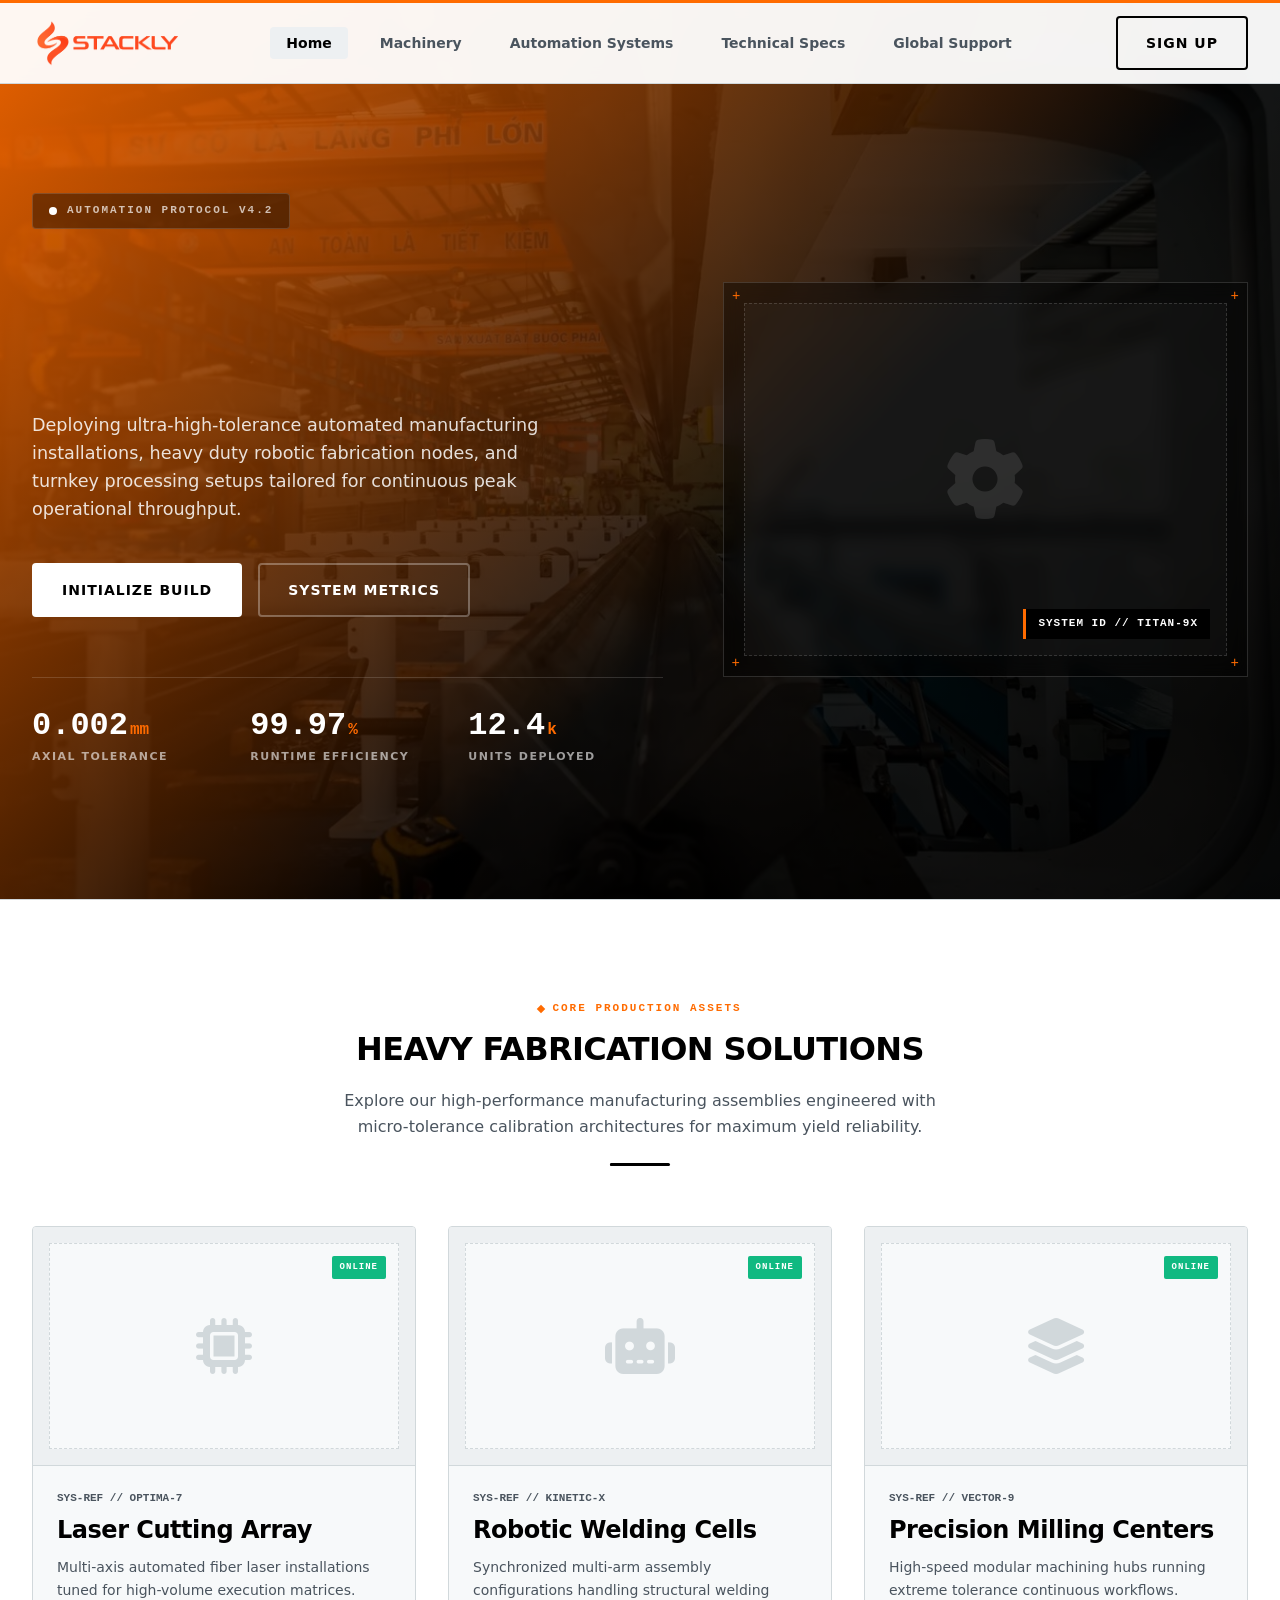
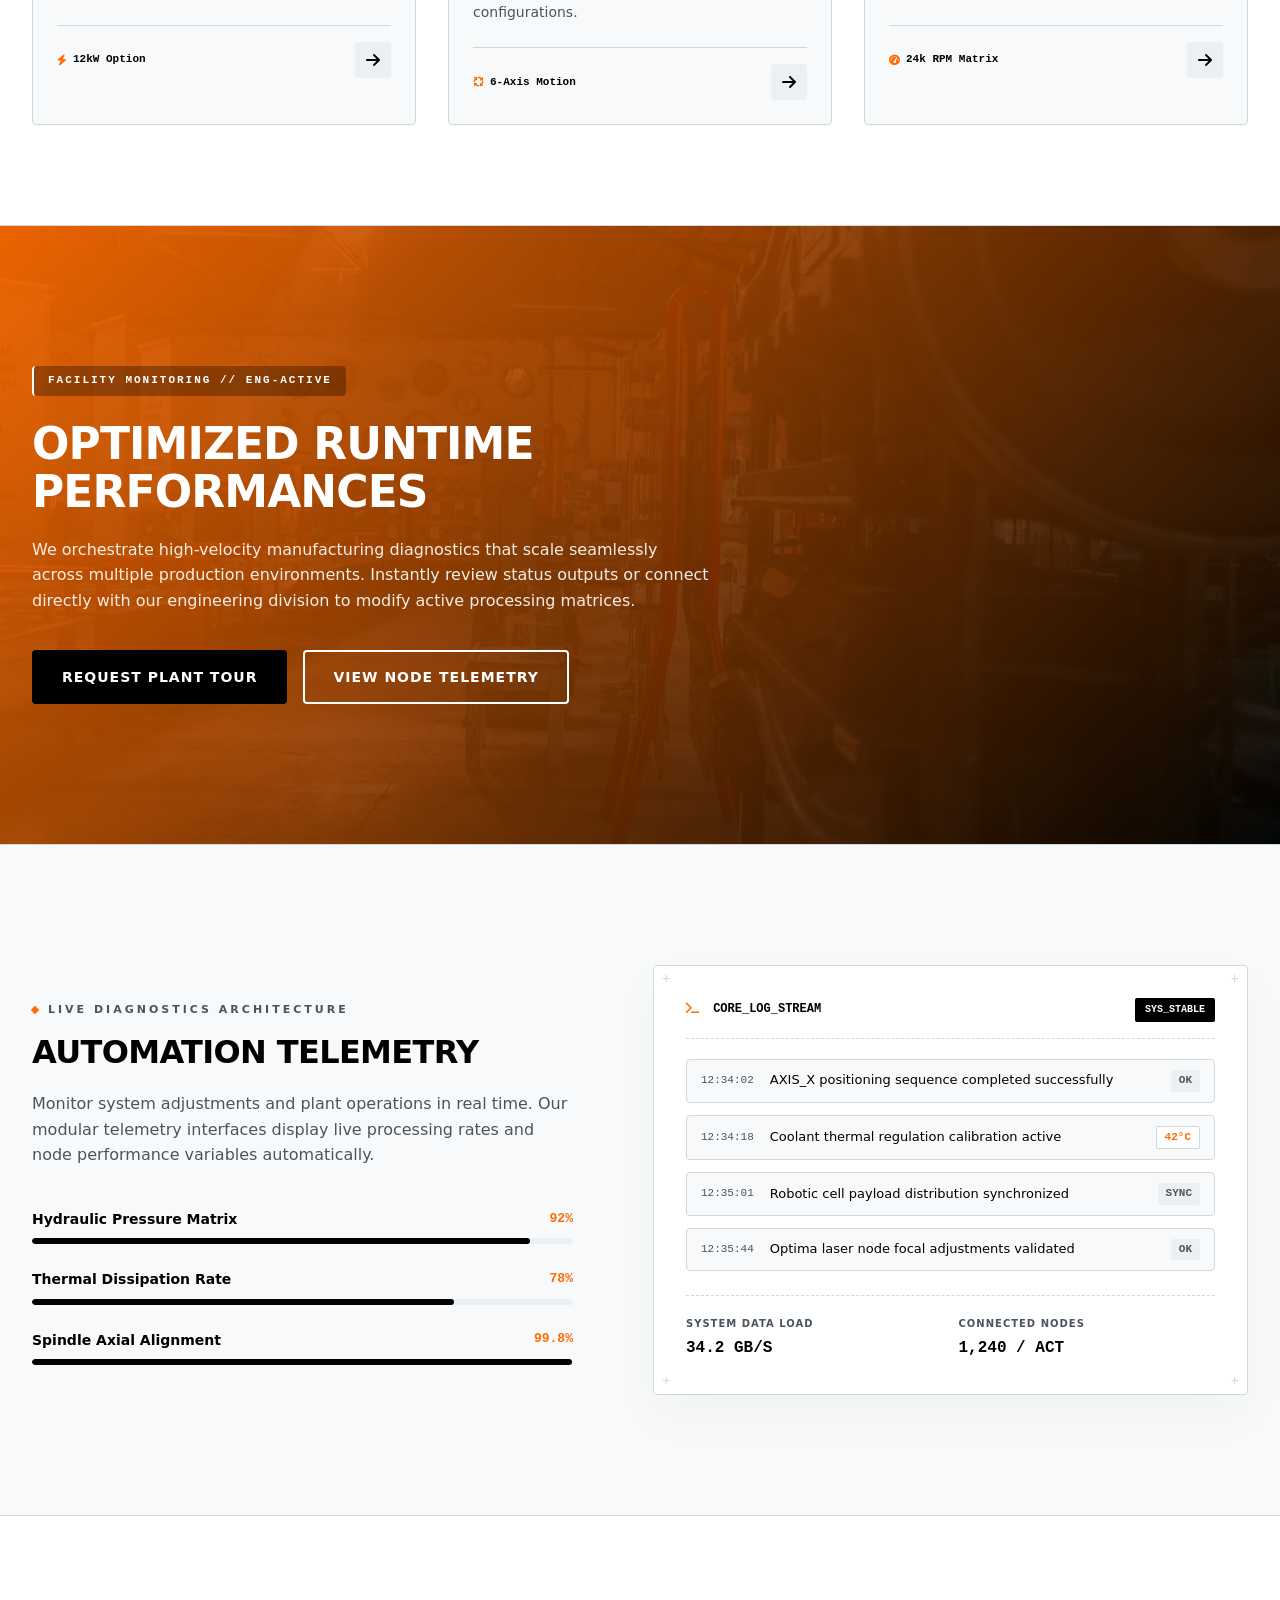
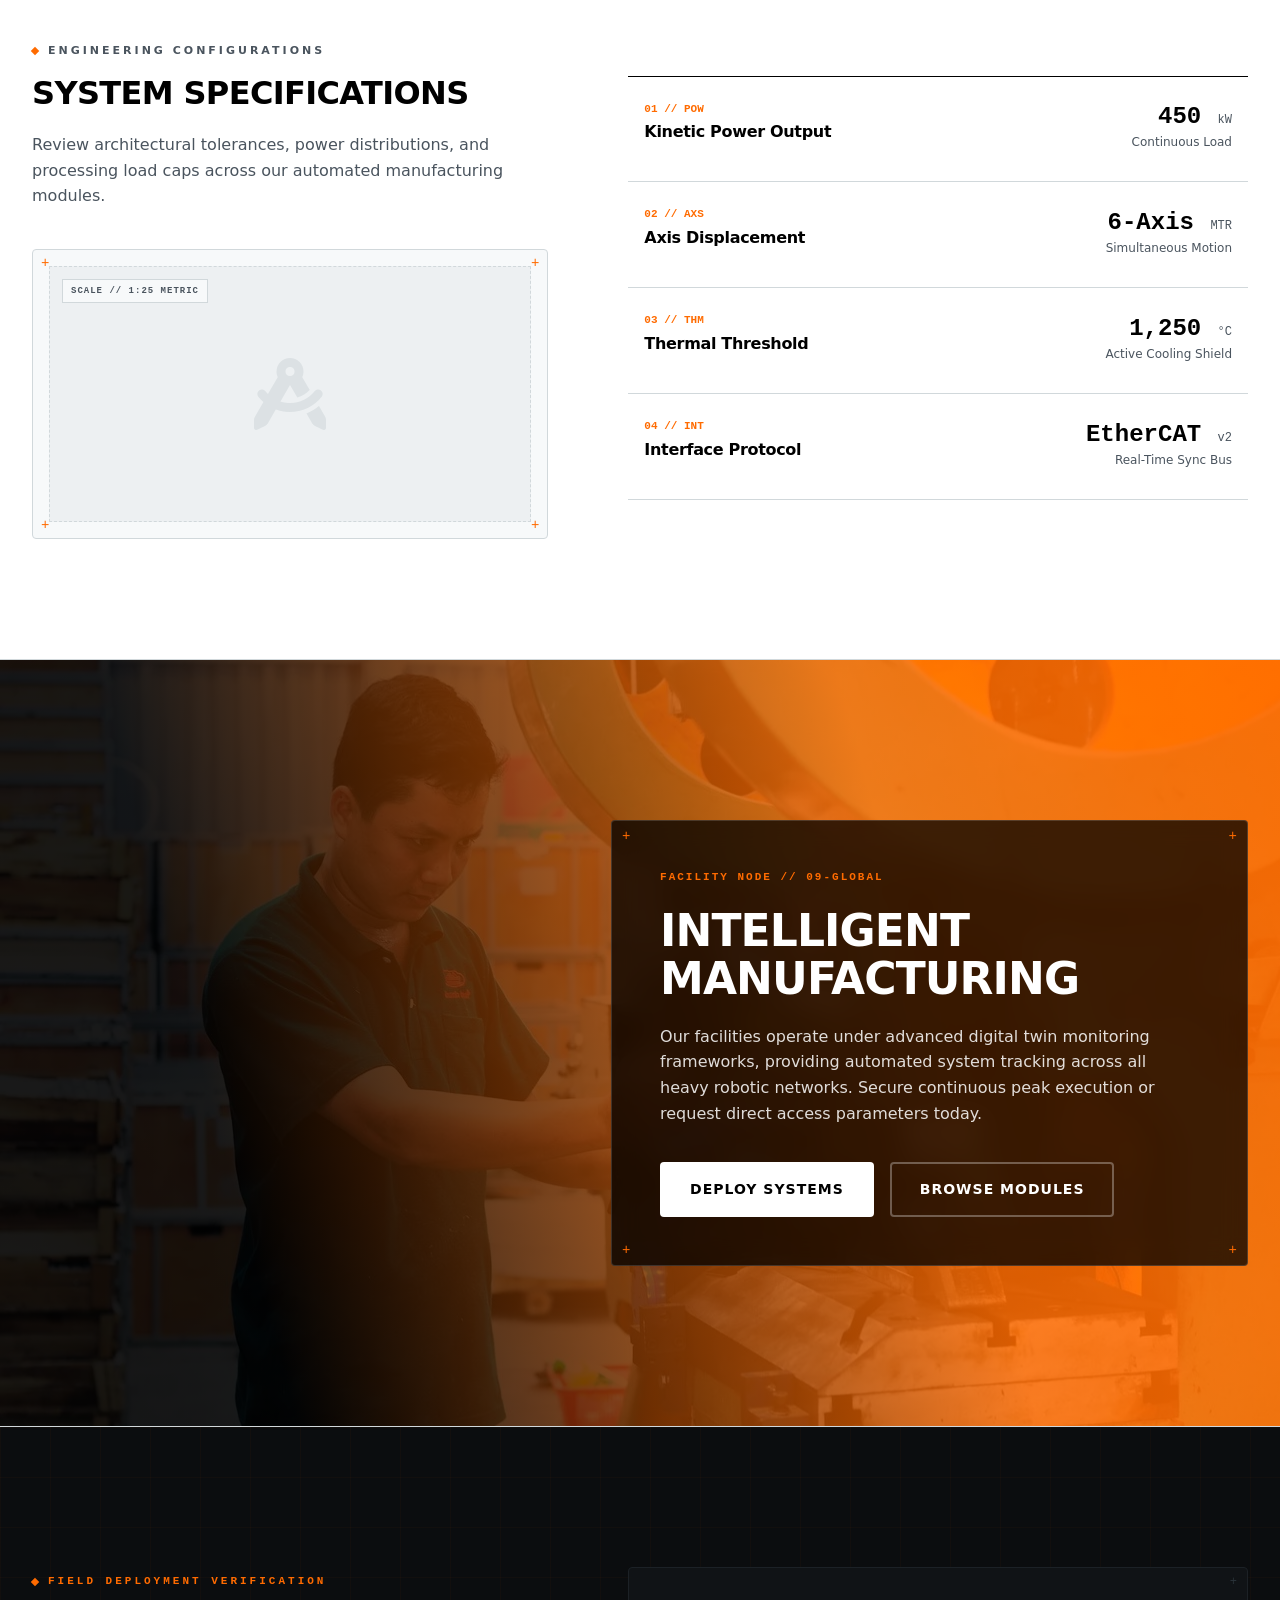
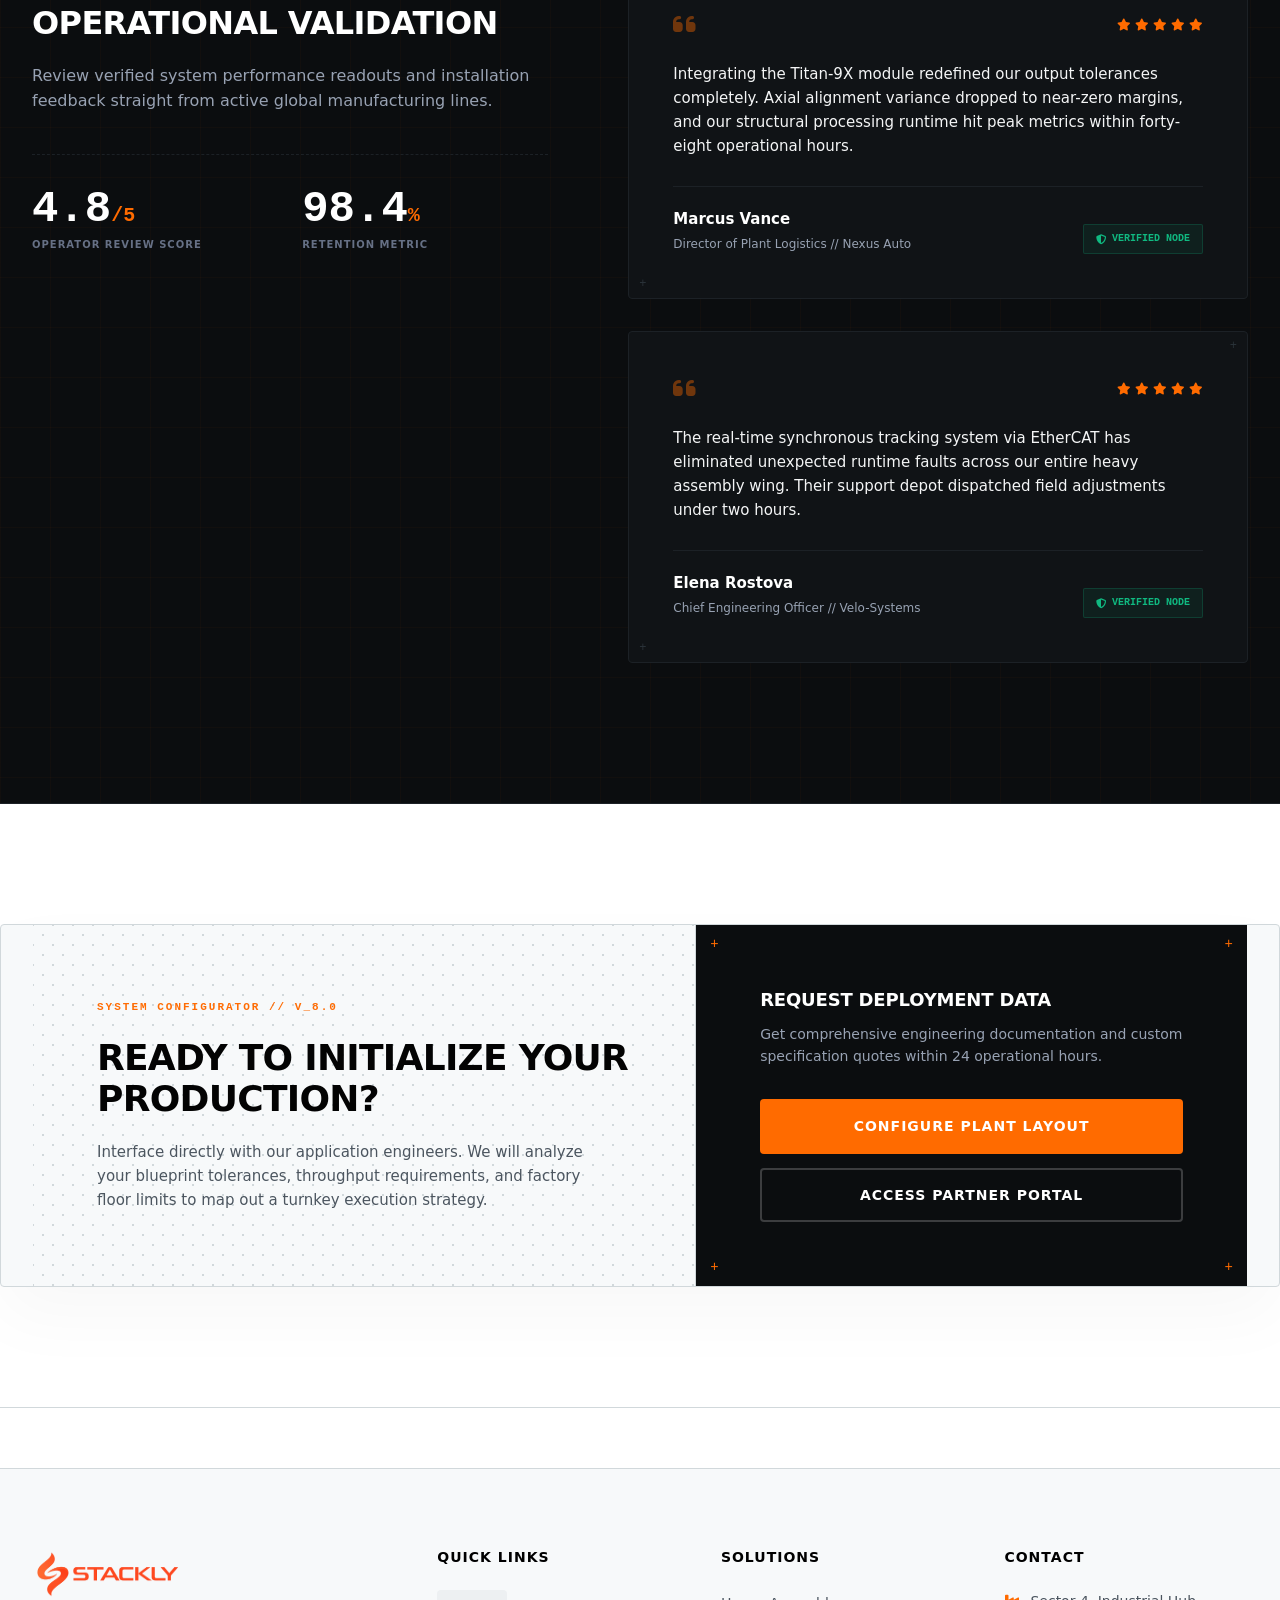
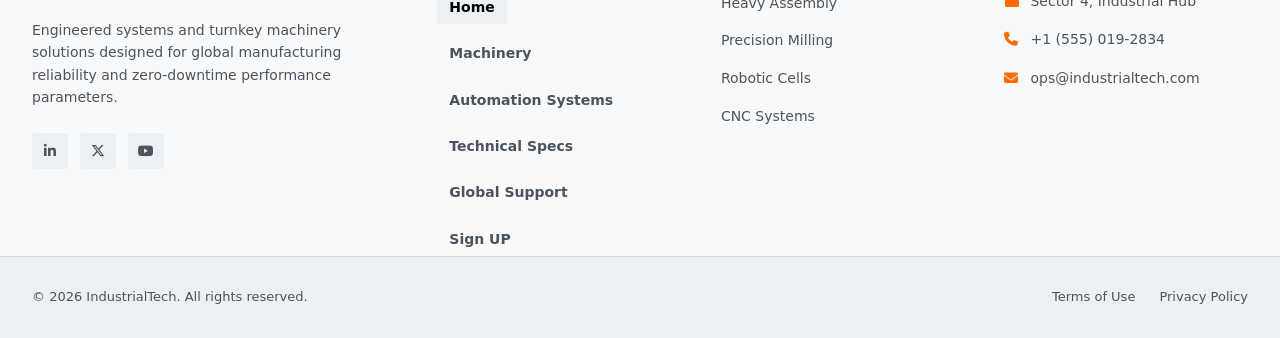
==== commit a6da13ef: "Add files via upload" ====
--- a/index.html
+++ b/index.html
@@ -82,8 +82,8 @@
                 </p>
 
                 <div class="hero-cta-zone">
-                    <a href="machinery.html" class="btn btn-primary premium-dark-btn">Initialize Build</a>
-                    <a href="tech.html" class="btn btn-secondary premium-wire-btn">System Metrics</a>
+                    <a href="error.html" class="btn btn-primary premium-dark-btn">Initialize Build</a>
+                    <a href="error.html" class="btn btn-secondary premium-wire-btn">System Metrics</a>
                 </div>
 
                 <div class="hero-telemetry-panel">
@@ -158,7 +158,7 @@
                             execution matrices.</p>
                         <div class="asset-footer">
                             <span class="spec-data"><i class="fas fa-bolt"></i> 12kW Option</span>
-                            <a href="machinery.html" class="asset-action-arrow"><i class="fas fa-arrow-right"></i></a>
+                            <a href="error.html" class="asset-action-arrow"><i class="fas fa-arrow-right"></i></a>
                         </div>
                     </div>
                 </div>
@@ -179,7 +179,7 @@
                             configurations.</p>
                         <div class="asset-footer">
                             <span class="spec-data"><i class="fas fa-arrows-spin"></i> 6-Axis Motion</span>
-                            <a href="machinery.html" class="asset-action-arrow"><i class="fas fa-arrow-right"></i></a>
+                            <a href="error.html" class="asset-action-arrow"><i class="fas fa-arrow-right"></i></a>
                         </div>
                     </div>
                 </div>
@@ -200,7 +200,7 @@
                             workflows.</p>
                         <div class="asset-footer">
                             <span class="spec-data"><i class="fas fa-gauge-high"></i> 24k RPM Matrix</span>
-                            <a href="machinery.html" class="asset-action-arrow"><i class="fas fa-arrow-right"></i></a>
+                            <a href="error.html" class="asset-action-arrow"><i class="fas fa-arrow-right"></i></a>
                         </div>
                     </div>
                 </div>
@@ -226,8 +226,8 @@
                     division to modify active processing matrices.
                 </p>
                 <div class="btn-group">
-                    <a href="contact.html" class="btn btn-primary dark-button-fix">Request Plant Tour</a>
-                    <a href="tech.html" class="btn btn-secondary light-border-fix">View Node Telemetry</a>
+                    <a href="error.html" class="btn btn-primary dark-button-fix">Request Plant Tour</a>
+                    <a href="error.html" class="btn btn-secondary light-border-fix">View Node Telemetry</a>
                 </div>
             </div>
 
@@ -425,29 +425,37 @@
 
 
 
-    <section class="facility-insight-section" data-aos="fade-up">
-        <div class="chromatic-orange-overlay"></div>
-        <div class="container insight-container">
-            <div></div> <!-- Empty structural spacer for grid alignment -->
-            <div class="insight-bounding-box" data-aos="fade-left" data-aos-delay="200">
-                <div class="box-marker tick-tl">+</div>
-                <div class="box-marker tick-tr">+</div>
-                <div class="box-marker tick-bl">+</div>
-                <div class="box-marker tick-br">+</div>
-                <span class="insight-serial-tag">FACILITY NODE // 09-GLOBAL</span>
-                <h2 class="insight-title">INTELLIGENT MANUFACTURING</h2>
-                <p class="insight-description">
-                    Our facilities operate under advanced digital twin monitoring frameworks, providing automated system
-                    tracking across all heavy robotic networks. Secure continuous peak execution or request direct
-                    access parameters today.
-                </p>
-                <div class="insight-cta-group">
-                    <a href="contact.html" class="btn btn-primary premium-dark-btn">Deploy Systems</a>
-                    <a href="machinery.html" class="btn btn-secondary premium-wire-btn">Browse Modules</a>
-                </div>
-            </div>
-        </div>
-    </section>
+   <!-- ---------------- FACILITY INSIGHT SECTION ---------------- -->
+<section class="facility-insight-section" data-aos="fade-up">
+    <div class="chromatic-orange-overlay"></div>
+    <div class="container insight-container">
+        
+        <!-- Spacer hidden on mobile via CSS -->
+        <div class="desktop-only-spacer"></div>
+
+        <div class="insight-bounding-box" data-aos="fade-left" data-aos-delay="200">
+            <div class="box-marker tick-tl">+</div>
+            <div class="box-marker tick-tr">+</div>
+            <div class="box-marker tick-bl">+</div>
+            <div class="box-marker tick-br">+</div>
+            
+            <span class="insight-serial-tag">FACILITY NODE // 09-GLOBAL</span>
+            <h2 class="insight-title">INTELLIGENT MANUFACTURING</h2>
+            
+            <p class="insight-description">
+                Our facilities operate under advanced digital twin monitoring frameworks, providing automated system
+                tracking across all heavy robotic networks. Secure continuous peak execution or request direct
+                access parameters today.
+            </p>
+            
+            <div class="insight-cta-group">
+                <a href="error.html" class="btn btn-primary premium-dark-btn">Deploy Systems</a>
+                <a href="error.html" class="btn btn-secondary premium-wire-btn">Browse Modules</a>
+            </div>
+        </div>
+
+    </div>
+</section>
 
 
 
@@ -577,8 +585,8 @@
                 <p class="configurator-desc">Get comprehensive engineering documentation and custom specification quotes
                     within 24 operational hours.</p>
                 <div class="configurator-actions">
-                    <a href="contact.html" class="btn btn-primary premium-action-btn">Configure Plant Layout</a>
-                    <a href="auth.html" class="btn btn-secondary premium-outline-btn">Access Partner Portal</a>
+                    <a href="error.html" class="btn btn-primary premium-action-btn">Configure Plant Layout</a>
+                    <a href="error.html" class="btn btn-secondary premium-outline-btn">Access Partner Portal</a>
                 </div>
             </div>
         </div>
--- a/style.css
+++ b/style.css
@@ -83,8 +83,13 @@
 }
 
 @keyframes pipelineFlow {
-    0% { transform: translateX(-100%); }
-    100% { transform: translateX(400%); }
+    0% {
+        transform: translateX(-100%);
+    }
+
+    100% {
+        transform: translateX(400%);
+    }
 }
 
 @media (max-width: 768px) {
@@ -92,11 +97,11 @@
         margin-bottom: 40px;
         padding: 0 16px;
     }
-    
+
     .section-headline {
         font-size: 1.75rem;
     }
-    
+
     .section-subtitle {
         letter-spacing: 2px;
     }
@@ -336,9 +341,20 @@
 }
 
 @keyframes beaconPulse {
-    0% { transform: scale(0.95); box-shadow: 0 0 0 0 rgba(255, 255, 255, 0.5); }
-    70% { transform: scale(1); box-shadow: 0 0 0 8px rgba(255, 255, 255, 0); }
-    100% { transform: scale(0.95); box-shadow: 0 0 0 0 rgba(255, 255, 255, 0); }
+    0% {
+        transform: scale(0.95);
+        box-shadow: 0 0 0 0 rgba(255, 255, 255, 0.5);
+    }
+
+    70% {
+        transform: scale(1);
+        box-shadow: 0 0 0 8px rgba(255, 255, 255, 0);
+    }
+
+    100% {
+        transform: scale(0.95);
+        box-shadow: 0 0 0 0 rgba(255, 255, 255, 0);
+    }
 }
 
 .tag-label {
@@ -367,14 +383,36 @@
     animation: headlineCycle 12s infinite linear;
 }
 
-.dynamic-fade-item:nth-child(1) { animation-delay: 0s; }
-.dynamic-fade-item:nth-child(2) { animation-delay: 4s; }
-.dynamic-fade-item:nth-child(3) { animation-delay: 8s; }
+.dynamic-fade-item:nth-child(1) {
+    animation-delay: 0s;
+}
+
+.dynamic-fade-item:nth-child(2) {
+    animation-delay: 4s;
+}
+
+.dynamic-fade-item:nth-child(3) {
+    animation-delay: 8s;
+}
 
 @keyframes headlineCycle {
-    0%, 30% { opacity: 1; transform: translateY(0); }
-    33.33%, 96.66% { opacity: 0; transform: translateY(-15px); }
-    100% { opacity: 1; transform: translateY(0); }
+
+    0%,
+    30% {
+        opacity: 1;
+        transform: translateY(0);
+    }
+
+    33.33%,
+    96.66% {
+        opacity: 0;
+        transform: translateY(-15px);
+    }
+
+    100% {
+        opacity: 1;
+        transform: translateY(0);
+    }
 }
 
 .hero-headline {
@@ -489,10 +527,25 @@
     line-height: 1;
 }
 
-.axis-tl { top: 6px; left: 8px; }
-.axis-tr { top: 6px; right: 8px; }
-.axis-bl { bottom: 6px; left: 8px; }
-.axis-br { bottom: 6px; right: 8px; }
+.axis-tl {
+    top: 6px;
+    left: 8px;
+}
+
+.axis-tr {
+    top: 6px;
+    right: 8px;
+}
+
+.axis-bl {
+    bottom: 6px;
+    left: 8px;
+}
+
+.axis-br {
+    bottom: 6px;
+    right: 8px;
+}
 
 .visual-canvas {
     width: 100%;
@@ -519,8 +572,13 @@
 }
 
 @keyframes gearRotate {
-    0% { transform: rotate(0deg); }
-    100% { transform: rotate(360deg); }
+    0% {
+        transform: rotate(0deg);
+    }
+
+    100% {
+        transform: rotate(360deg);
+    }
 }
 
 .blueprint-model-tag {
@@ -559,7 +617,7 @@
         flex-direction: column;
         align-items: center;
     }
-    
+
     .animated-headline-carousel {
         height: 100px;
         width: 100%;
@@ -866,7 +924,7 @@
 
 .dark-button-fix:hover {
     background-color: #1a1a1a !important;
-    box-shadow: 0 6px 20px rgba(0,0,0,0.2) !important;
+    box-shadow: 0 6px 20px rgba(0, 0, 0, 0.2) !important;
 }
 
 .light-border-fix {
@@ -1040,10 +1098,25 @@
     line-height: 1;
 }
 
-.corner-tl { top: 6px; left: 8px; }
-.corner-tr { top: 6px; right: 8px; }
-.console-corner.corner-bl { bottom: 6px; left: 8px; }
-.console-corner.corner-br { bottom: 6px; right: 8px; }
+.corner-tl {
+    top: 6px;
+    left: 8px;
+}
+
+.corner-tr {
+    top: 6px;
+    right: 8px;
+}
+
+.console-corner.corner-bl {
+    bottom: 6px;
+    left: 8px;
+}
+
+.console-corner.corner-br {
+    bottom: 6px;
+    right: 8px;
+}
 
 .console-grid-header {
     display: flex;
@@ -1189,7 +1262,7 @@
         gap: 6px;
         text-align: left;
     }
-    
+
     .row-value-tag {
         width: fit-content;
     }
@@ -1206,7 +1279,7 @@
     padding: 120px 0;
     border-bottom: 1px solid var(--border-color);
     position: relative;
-}
+ }
 
 .matrix-grid {
     display: grid;
@@ -1262,10 +1335,25 @@
     line-height: 1;
 }
 
-.blueprint-graphic-frame .axis-tl { top: 6px; left: 8px; }
-.blueprint-graphic-frame .axis-tr { top: 6px; right: 8px; }
-.blueprint-graphic-frame .axis-bl { bottom: 6px; left: 8px; }
-.blueprint-graphic-frame .axis-br { bottom: 6px; right: 8px; }
+.blueprint-graphic-frame .axis-tl {
+    top: 6px;
+    left: 8px;
+}
+
+.blueprint-graphic-frame .axis-tr {
+    top: 6px;
+    right: 8px;
+}
+
+.blueprint-graphic-frame .axis-bl {
+    bottom: 6px;
+    left: 8px;
+}
+
+.blueprint-graphic-frame .axis-br {
+    bottom: 6px;
+    right: 8px;
+}
 
 .graphic-canvas {
     width: 100%;
@@ -1400,7 +1488,7 @@
     .spec-row {
         padding: 20px 8px;
     }
-    
+
     .spec-row:hover {
         padding-left: 12px;
         padding-right: 4px;
@@ -1417,15 +1505,20 @@
 
 
 
+/* -------------------------------------------------------------
+   FACILITY INSIGHT SECTION (CENTERED MOBILE ENGINE)
+------------------------------------------------------------- */
+
 .facility-insight-section {
     position: relative;
     padding: 160px 0;
-    background-image: url('./assets/img\ 2.webp');
+    background-image: url('./assets/img 2.webp');
     background-size: cover;
     background-position: center;
     background-attachment: fixed;
-    border-bottom: 1px solid var(--border-color);
+    border-bottom: 1px solid var(--border-color, #1c2126);
     overflow: hidden;
+    width: 100%;
 }
 
 .chromatic-orange-overlay {
@@ -1441,11 +1534,16 @@
     position: relative;
     z-index: 5;
     width: 100%;
+    box-sizing: border-box;
+}
+
+.desktop-only-spacer {
+    display: block; /* Visible on desktop to push card right */
 }
 
 .insight-bounding-box {
     position: relative;
-    background-color: rgba(0, 0, 0, 0.65);
+    background-color: rgba(0, 0, 0, 0.75);
     backdrop-filter: blur(12px);
     -webkit-backdrop-filter: blur(12px);
     border: 1px solid rgba(255, 255, 255, 0.15);
@@ -1454,7 +1552,9 @@
     display: flex;
     flex-direction: column;
     align-items: flex-start;
-    transition: var(--transition-smooth);
+    transition: var(--transition-smooth, all 0.3s ease);
+    box-sizing: border-box;
+    width: 100%;
 }
 
 .insight-bounding-box:hover {
@@ -1464,9 +1564,9 @@
 
 .box-marker {
     position: absolute;
-    font-family: var(--font-mono);
+    font-family: var(--font-mono, monospace);
     font-size: 14px;
-    color: var(--accent-color);
+    color: var(--accent-color, #ff6b00);
     line-height: 1;
 }
 
@@ -1476,28 +1576,29 @@
 .tick-br { bottom: 8px; right: 10px; }
 
 .insight-serial-tag {
-    font-family: var(--font-mono);
+    font-family: var(--font-mono, monospace);
     font-size: 11px;
     font-weight: 700;
     letter-spacing: 2px;
-    color: var(--accent-color);
+    color: var(--accent-color, #ff6b00);
     margin-bottom: 20px;
 }
 
 .insight-title {
-    font-size: var(--fs-h1);
+    font-size: var(--fs-h1, 2.5rem);
     font-weight: 900;
     color: #ffffff;
     line-height: 1.1;
     letter-spacing: -0.02em;
     text-transform: uppercase;
     margin-bottom: 20px;
+    word-break: break-word;
 }
 
 .insight-description {
-    font-size: var(--fs-p);
+    font-size: var(--fs-p, 1rem);
     color: rgba(255, 255, 255, 0.85);
-    line-height: var(--lh-body);
+    line-height: var(--lh-body, 1.6);
     margin-bottom: 36px;
 }
 
@@ -1513,9 +1614,8 @@
 }
 
 .premium-dark-btn:hover {
-    background-color: var(--accent-color) !important;
+    background-color: var(--accent-color, #ff6b00) !important;
     color: #ffffff !important;
-    box-shadow: 0 6px 20px var(--accent-glow) !important;
 }
 
 .premium-wire-btn {
@@ -1529,9 +1629,12 @@
     color: #000000 !important;
 }
 
+/* -------------------------------------------------------------
+   📱 STRICT 768px MOBILE RESPONSIVE ENGINE
+------------------------------------------------------------- */
 @media (max-width: 768px) {
     .facility-insight-section {
-        padding: 80px 0;
+        padding: 60px 16px !important;
         background-attachment: scroll;
     }
 
@@ -1539,30 +1642,43 @@
         background: linear-gradient(180deg, rgba(0, 0, 0, 0.85) 0%, rgba(255, 107, 0, 0.95) 100%);
     }
 
+    /* Remove spacer on mobile so card auto-centers */
+    .desktop-only-spacer {
+        display: none !important;
+    }
+
     .insight-container {
-        grid-template-columns: 1fr;
+        grid-template-columns: 1fr !important;
+        justify-items: center !important;
+        width: 100% !important;
+        padding: 0 !important;
+        margin: 0 auto !important;
     }
 
     .insight-bounding-box {
-        padding: 32px 24px;
-        align-items: center;
-        text-align: center;
+        padding: 32px 20px !important;
+        align-items: center !important;
+        text-align: center !important;
+        width: 100% !important;
+        max-width: 100% !important;
+        margin: 0 auto !important;
     }
 
     .insight-title {
-        font-size: var(--fs-h2);
+        font-size: 1.8rem !important;
     }
 
     .insight-cta-group {
-        flex-direction: column;
-        gap: 12px;
+        flex-direction: column !important;
+        gap: 12px !important;
+        width: 100% !important;
     }
 
     .insight-cta-group .btn {
-        width: 100%;
-    }
-}
-
+        width: 100% !important;
+        justify-content: center !important;
+    }
+}
 
 
 
@@ -1586,7 +1702,7 @@
 .matrix-blueprint-grid {
     position: absolute;
     inset: 0;
-    background-image: 
+    background-image:
         linear-gradient(to right, rgba(255, 107, 0, 0.05) 1px, transparent 1px),
         linear-gradient(to bottom, rgba(255, 107, 0, 0.05) 1px, transparent 1px);
     background-size: 50px 50px;
@@ -1706,8 +1822,15 @@
     line-height: 1;
 }
 
-.tr-tick { top: 8px; right: 10px; }
-.bl-tick { bottom: 8px; left: 10px; }
+.tr-tick {
+    top: 8px;
+    right: 10px;
+}
+
+.bl-tick {
+    bottom: 8px;
+    left: 10px;
+}
 
 .testimonial-skew-card:hover .card-corner-tick {
     color: var(--accent-color);
@@ -1841,7 +1964,7 @@
 
 .cta-left-panel {
     padding: 64px;
-    background-image: 
+    background-image:
         radial-gradient(var(--border-color) 1px, transparent 1px),
         radial-gradient(var(--border-color) 1px, transparent 1px);
     background-size: 20px 20px;
@@ -1897,10 +2020,25 @@
     line-height: 1;
 }
 
-.cta-right-panel .structural-tl { top: 12px; left: 14px; }
-.cta-right-panel .structural-tr { top: 12px; right: 14px; }
-.cta-right-panel .structural-bl { bottom: 12px; left: 14px; }
-.cta-right-panel .structural-br { bottom: 12px; right: 14px; }
+.cta-right-panel .structural-tl {
+    top: 12px;
+    left: 14px;
+}
+
+.cta-right-panel .structural-tr {
+    top: 12px;
+    right: 14px;
+}
+
+.cta-right-panel .structural-bl {
+    bottom: 12px;
+    left: 14px;
+}
+
+.cta-right-panel .structural-br {
+    bottom: 12px;
+    right: 14px;
+}
 
 .configurator-title {
     font-size: 18px;
@@ -1974,7 +2112,7 @@
         border-top: 1px solid var(--border-color);
         text-align: center;
     }
-    
+
     .configurator-actions {
         gap: 12px;
     }
--- a/root.css
+++ b/root.css
@@ -1,21 +1,29 @@
 :root {
     /* Color Palette - Light Industrial Variant */
-    --bg-primary: #ffffff;          /* Clean white canvas */
-    --bg-secondary: #f7f9fa;        /* Light metallic/stone gray for structural backgrounds */
-    --bg-tertiary: #edf0f2;         /* Slightly deeper gray for borders, cards, and dividers */
-    
+    --bg-primary: #ffffff;
+    /* Clean white canvas */
+    --bg-secondary: #f7f9fa;
+    /* Light metallic/stone gray for structural backgrounds */
+    --bg-tertiary: #edf0f2;
+    /* Slightly deeper gray for borders, cards, and dividers */
+
     /* Typography Colors */
-    --text-primary: #000000;        /* Deep black for high-contrast titles */
-    --text-secondary: #4a545e;      /* Muted slate gray for readable body copy */
-    
+    --text-primary: #000000;
+    /* Deep black for high-contrast titles */
+    --text-secondary: #4a545e;
+    /* Muted slate gray for readable body copy */
+
     /* Brand Accent */
-    --accent-color: #ff6b00;        /* Industrial Engineering Orange */
+    --accent-color: #ff6b00;
+    /* Industrial Engineering Orange */
     --accent-glow: rgba(255, 107, 0, 0.15);
-    --border-color: #d1d8db;        /* Precision layout grid lines */
+    --border-color: #d1d8db;
+    /* Precision layout grid lines */
 
     /* Typography Settings */
     --font-sans: 'Inter', system-ui, -apple-system, sans-serif;
-    --font-mono: 'JetBrains Mono', 'SF Mono', monospace; /* Perfect for spec sheets and technical values */
+    --font-mono: 'JetBrains Mono', 'SF Mono', monospace;
+    /* Perfect for spec sheets and technical values */
 
     /* Typography Scales */
     --fs-h1: 2.75rem;
@@ -38,15 +46,19 @@
 
 html {
     scroll-behavior: smooth;
+    overflow-x: hidden;
     height: 100%;
-    overflow-y: scroll; /* Forces a single, native browser-level scroll track */
+    overflow-y: scroll;
+    /* Forces a single, native browser-level scroll track */
 }
 
 body {
     background-color: var(--bg-primary);
+    overflow-x: hidden;
     color: var(--text-primary);
     font-family: var(--font-sans);
-    line-height: var(--lh-body); /* Updated to use your defined body line-height variable */
+    line-height: var(--lh-body);
+    /* Updated to use your defined body line-height variable */
     -webkit-font-smoothing: antialiased;
 }
 
@@ -58,22 +70,37 @@
 }
 
 /* --- Typography Core Bindings --- */
-h1, h2, h3, h4, h5, h6 {
-    color: var(--text-primary); /* FIXED: Changed from --text-main to valid variable */
+h1,
+h2,
+h3,
+h4,
+h5,
+h6 {
+    color: var(--text-primary);
+    /* FIXED: Changed from --text-main to valid variable */
     font-weight: 700;
     line-height: var(--lh-heading);
     letter-spacing: -0.02em;
     margin-bottom: 1rem;
 }
 
-h1 { font-size: var(--fs-h1); }
-h2 { font-size: var(--fs-h2); }
-h3 { font-size: var(--fs-h3); }
+h1 {
+    font-size: var(--fs-h1);
+}
 
-p { 
-    font-size: var(--fs-p); 
-    margin-bottom: 1rem; 
-    color: var(--text-secondary); /* FIXED: Changed from --text-muted to valid variable */
+h2 {
+    font-size: var(--fs-h2);
+}
+
+h3 {
+    font-size: var(--fs-h3);
+}
+
+p {
+    font-size: var(--fs-p);
+    margin-bottom: 1rem;
+    color: var(--text-secondary);
+    /* FIXED: Changed from --text-muted to valid variable */
 }
 
 a {
@@ -82,8 +109,8 @@
     transition: var(--transition-smooth);
 }
 
-ul { 
-    list-style: none; 
+ul {
+    list-style: none;
 }
 
 /* ==========================================
@@ -112,11 +139,13 @@
 /* Primary Button: High-visibility Orange Accent */
 .btn-primary {
     background-color: var(--accent-color);
-    color: #ffffff; /* Stark white text on orange for accessibility */
+    color: #ffffff;
+    /* Stark white text on orange for accessibility */
 }
 
 .btn-primary:hover {
-    background-color: #e05e00; /* Deepened orange value on interaction */
+    background-color: #e05e00;
+    /* Deepened orange value on interaction */
     transform: translateY(-2px);
     box-shadow: 0 6px 20px var(--accent-glow);
 }
@@ -128,13 +157,15 @@
 /* Secondary Button: Clean Structured Wireframe */
 .btn-secondary {
     background-color: transparent;
-    border-color: var(--text-primary); /* Bold black border */
+    border-color: var(--text-primary);
+    /* Bold black border */
     color: var(--text-primary);
 }
 
 .btn-secondary:hover {
     background-color: var(--text-primary);
-    color: var(--bg-primary); /* Inverts cleanly to white text on black background */
+    color: var(--bg-primary);
+    /* Inverts cleanly to white text on black background */
     transform: translateY(-2px);
 }
 
